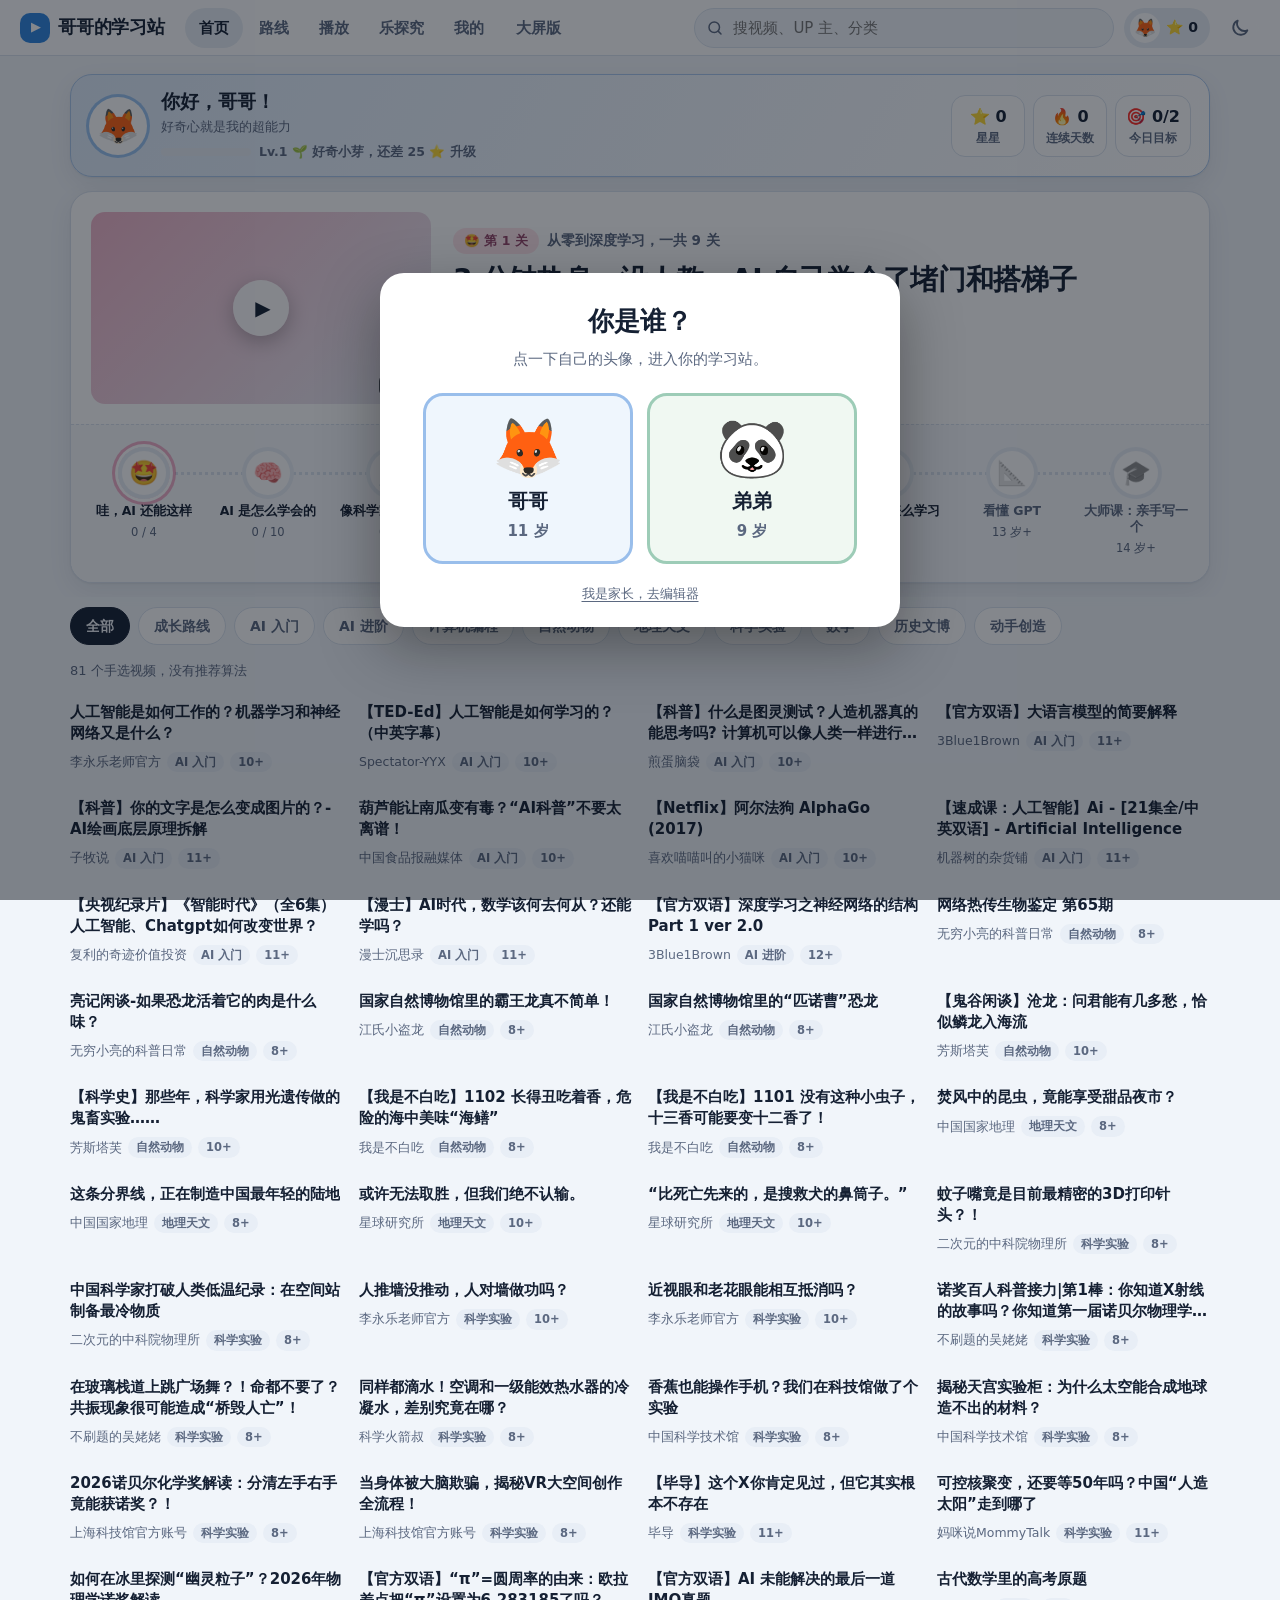
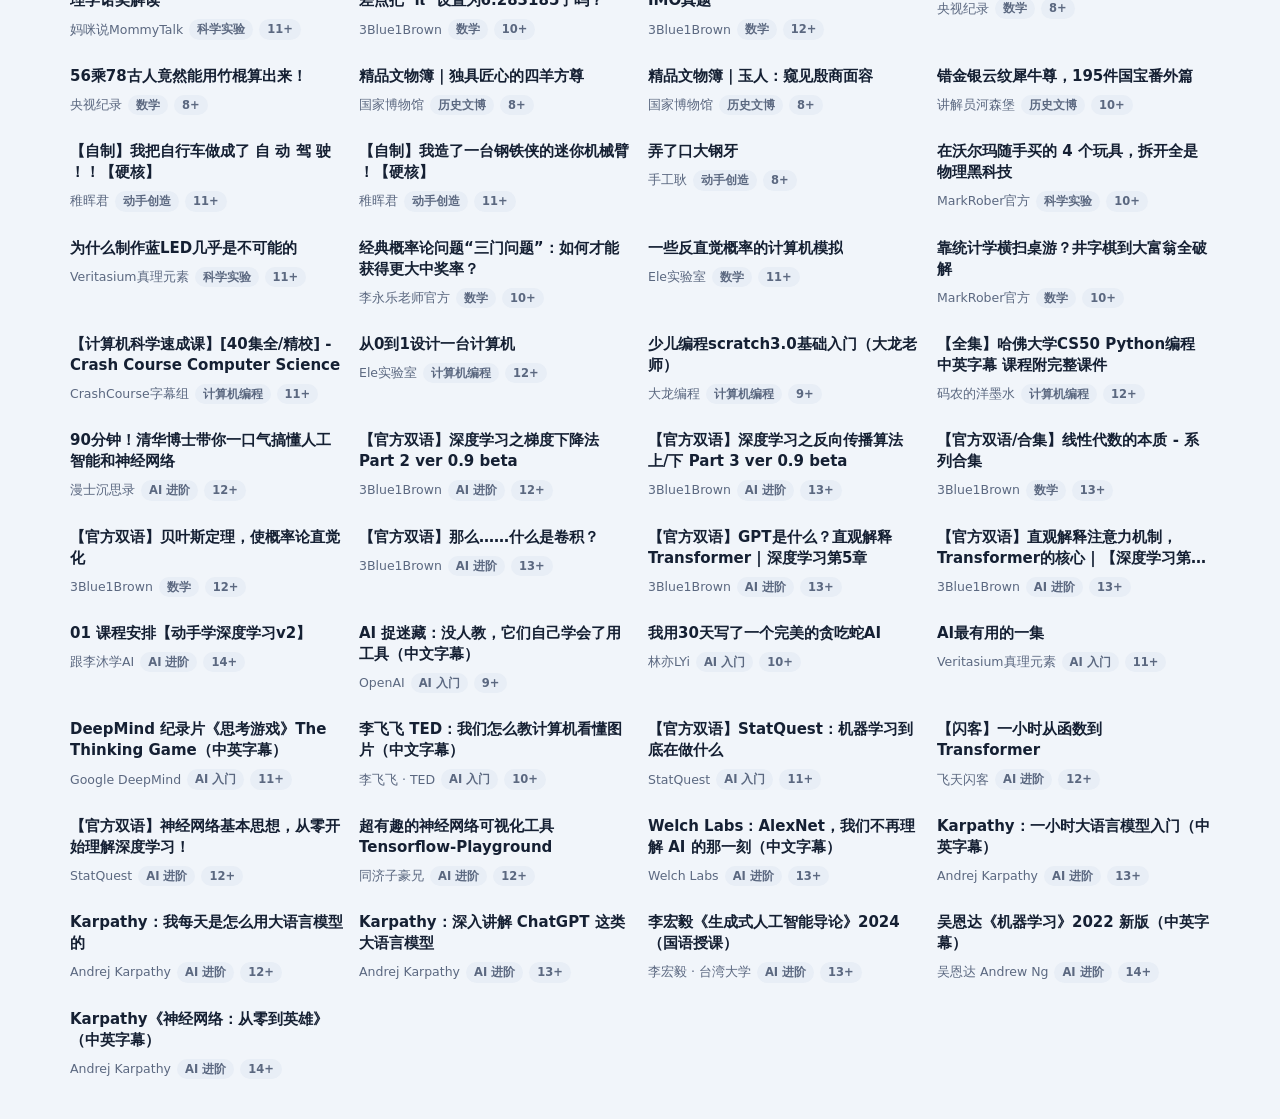
==== index.html @ a1e45f6a "Deploy customerized static site" ====
<!doctype html>
<html lang="zh-CN">
<head>
<meta charset="utf-8">
<meta name="viewport" content="width=device-width,initial-scale=1,viewport-fit=cover">
<meta name="theme-color" content="#f1f5fa">
<meta name="description" content="BiliPicks 乐学版 — 家长手选的 B 站视频，每个孩子一个档案：可自己改的闯关路线、星星徽章、看完后的乐探究，无推荐算法。">
<title>乐学成长站 · BiliPicks 乐学版</title>
<script>try{if(localStorage.getItem('bilipicks-theme')==='dark')document.documentElement.classList.add('dark')}catch(e){}</script>
<style>
*{box-sizing:border-box}
:root{
  color-scheme:light;
  --bg:#f1f5fa; --surface:#fff; --soft:#e8eef6; --line:#d9e2ee;
  --ink:#152033; --muted:#5b6880;
  --accent:#0a76bd; --on-accent:#fff; --sun:#ffc531; --ok:#0f9457; --warn:#9a5b00;
  --shadow:0 1px 2px rgba(21,32,51,.06),0 8px 24px rgba(21,32,51,.07);
  --r:16px; --top-h:56px; --tabs-h:0px; --h:var(--accent);
  --font:ui-rounded,"SF Pro Rounded","PingFang SC","HarmonyOS Sans SC","MiSans","Hiragino Sans GB","Microsoft YaHei","Noto Sans SC",system-ui,sans-serif;
}
:root.dark{
  color-scheme:dark;
  --bg:#0e131b; --surface:#171f2b; --soft:#212b3a; --line:#2c3849;
  --ink:#eef3f9; --muted:#9aa7ba;
  --accent:#4eb5ef; --on-accent:#06243a; --ok:#35c986; --warn:#f0b24a;
  --shadow:0 1px 2px rgba(0,0,0,.4),0 8px 24px rgba(0,0,0,.35);
}
html{-webkit-text-size-adjust:100%}
body{
  margin:0; background:var(--bg); color:var(--ink);
  font:15px/1.6 var(--font); -webkit-tap-highlight-color:transparent;
}
a{color:inherit;text-decoration:none}
button,input{font:inherit;color:inherit}
button{cursor:pointer;border:0;background:none;padding:0;text-align:inherit}
h1,h2,h3,p{margin:0}
[hidden]{display:none!important}
:focus-visible{outline:3px solid color-mix(in oklab,var(--accent) 60%,transparent);outline-offset:2px;border-radius:8px}
svg.ic{width:22px;height:22px;fill:none;stroke:currentColor;stroke-width:2;stroke-linecap:round;stroke-linejoin:round;flex:none}

/* ---------- 按钮、标签 ---------- */
.btn{
  display:inline-flex;align-items:center;justify-content:center;gap:6px;
  min-height:44px;padding:0 18px;border-radius:999px;font-weight:700;white-space:nowrap;
  background:var(--soft);color:var(--ink);
}
.btn:hover{background:color-mix(in oklab,var(--soft) 80%,var(--ink) 8%)}
.btn.primary{background:var(--accent);color:var(--on-accent)}
.btn.primary:hover{background:color-mix(in oklab,var(--accent) 88%,var(--ink))}
.btn.sm{min-height:36px;padding:0 14px;font-size:14px}
.icon-btn{width:40px;height:40px;border-radius:50%;display:grid;place-items:center;flex:none;color:var(--muted)}
.icon-btn:hover{background:var(--soft);color:var(--ink)}
.tag{display:inline-flex;align-items:center;padding:3px 10px;border-radius:999px;background:var(--soft);color:var(--muted);font-size:12.5px;font-weight:600;white-space:nowrap}
.tag.warn{background:color-mix(in oklab,var(--sun) 28%,var(--surface));color:var(--warn)}
.stage-pill{
  display:inline-flex;align-items:center;gap:5px;padding:3px 11px;border-radius:999px;font-size:12.5px;font-weight:800;white-space:nowrap;
  background:color-mix(in oklab,var(--h) 16%,var(--surface));color:color-mix(in oklab,var(--h) 62%,var(--ink));
}

/* ---------- 顶栏（往下滚时收起，往回滚时出现） ---------- */
.top{
  position:sticky;top:0;z-index:40;height:var(--top-h);
  display:flex;align-items:center;gap:10px;padding:0 20px;
  background:color-mix(in oklab,var(--surface) 90%,transparent);backdrop-filter:blur(14px);-webkit-backdrop-filter:blur(14px);
  border-bottom:1px solid var(--line);transition:transform .25s ease;
}
body.bars-hidden .top{transform:translateY(-100%)}
.logo{display:flex;align-items:center;gap:8px;font-weight:800;font-size:18px;letter-spacing:-.2px}
.mark{width:30px;height:30px;border-radius:10px;display:grid;place-items:center;background:var(--accent);color:var(--on-accent);font-size:13px;padding-left:2px}
.nav{display:flex;gap:2px;margin-left:10px}
.nav button{display:flex;align-items:center;gap:6px;padding:8px 14px;border-radius:999px;color:var(--muted);font-weight:700}
.nav button svg{display:none}
.nav button:hover{color:var(--ink)}
.nav button.on{background:var(--soft);color:var(--ink)}
.nav-tv{display:flex;align-items:center;padding:8px 14px;border-radius:999px;color:var(--muted);font-weight:700;margin-left:2px}
.nav-tv:hover{color:var(--ink)}
.search{flex:1;max-width:420px;margin-left:auto;position:relative;display:flex;align-items:center}
.search svg{position:absolute;left:12px;width:18px;height:18px;color:var(--muted);pointer-events:none}
.search input{width:100%;height:40px;border-radius:999px;border:1px solid var(--line);background:var(--bg);padding:0 14px 0 38px;outline:none;min-width:0}
.search input:focus{border-color:var(--accent);background:var(--surface)}

/* 手机底部标签栏 */
.tabs{
  display:none;position:fixed;left:0;right:0;bottom:0;z-index:40;
  grid-template-columns:repeat(5,1fr);
  padding-bottom:env(safe-area-inset-bottom);
  background:color-mix(in oklab,var(--surface) 94%,transparent);backdrop-filter:blur(14px);-webkit-backdrop-filter:blur(14px);
  border-top:1px solid var(--line);transition:transform .25s ease;
}
body.bars-hidden .tabs{transform:translateY(100%)}
.tabs button{height:56px;display:grid;place-items:center;align-content:center;gap:1px;color:var(--muted);font-size:11px;font-weight:700}
.tabs button.on{color:var(--accent)}

main{max-width:1180px;margin:0 auto;padding:18px 20px calc(var(--tabs-h) + env(safe-area-inset-bottom) + 40px)}

/* ---------- 首页：接着看 + 闯关地图 ---------- */
.hero{background:var(--surface);border:1px solid var(--line);border-radius:22px;box-shadow:var(--shadow);overflow:hidden}
.hero-main{display:grid;grid-template-columns:minmax(0,340px) minmax(0,1fr);gap:22px;padding:20px;align-items:center}
.hero-cover{position:relative;display:block;width:100%;aspect-ratio:16/9;border-radius:14px;overflow:hidden;background:linear-gradient(135deg,color-mix(in oklab,var(--h) 40%,var(--soft)),var(--soft))}
.hero-cover img,.thumb img,.poster img,.mini img{position:absolute;inset:0;width:100%;height:100%;object-fit:cover;display:block}
.playdot{position:absolute;left:50%;top:50%;translate:-50% -50%;width:56px;height:56px;border-radius:50%;display:grid;place-items:center;background:rgba(255,255,255,.94);color:#152033;font-size:20px;padding-left:4px;box-shadow:0 6px 20px rgba(0,0,0,.25)}
.dur{position:absolute;right:8px;bottom:8px;background:rgba(10,16,26,.72);color:#fff;font-size:12px;font-weight:600;padding:1px 7px;border-radius:6px;font-variant-numeric:tabular-nums}
.hero-kicker{display:flex;flex-wrap:wrap;align-items:center;gap:8px;color:var(--muted);font-size:13.5px;font-weight:600;margin-bottom:8px}
.hero h1{font-size:clamp(20px,2.4vw,28px);line-height:1.3;font-weight:800;letter-spacing:-.3px}
.hero-sub{color:var(--muted);margin-top:6px;display:-webkit-box;-webkit-line-clamp:2;-webkit-box-orient:vertical;overflow:hidden}
.hero-actions{display:flex;flex-wrap:wrap;gap:10px;margin-top:16px}
.trail{display:flex;gap:6px;padding:14px 14px 16px;overflow-x:auto;scrollbar-width:none;border-top:1px dashed var(--line);background:color-mix(in oklab,var(--bg) 55%,var(--surface))}
.trail::-webkit-scrollbar,.chips::-webkit-scrollbar{display:none}
.node{flex:1 0 104px;display:grid;justify-items:center;align-content:start;gap:4px;padding:8px 4px;border-radius:14px;position:relative;text-align:center}
.node:hover{background:var(--surface)}
.node::before{content:"";position:absolute;top:33px;left:-50%;width:100%;border-top:3px dotted var(--line);z-index:0}
.node:first-child::before{display:none}
.ring{
  --p:0;position:relative;z-index:1;width:52px;height:52px;border-radius:50%;display:grid;place-items:center;flex:none;
  background:conic-gradient(var(--h) calc(var(--p) * 1%),var(--soft) 0);
}
.ring::before{content:"";position:absolute;inset:4px;border-radius:50%;background:var(--surface)}
.ring span{position:relative;font-size:24px;line-height:1}
.node.done .ring::after{content:"★";position:absolute;right:-5px;top:-6px;width:22px;height:22px;border-radius:50%;display:grid;place-items:center;background:var(--sun);color:#5a3d00;font-size:13px;box-shadow:0 0 0 2px var(--surface)}
.node.now .ring{box-shadow:0 0 0 3px var(--surface),0 0 0 6px color-mix(in oklab,var(--h) 45%,transparent)}
.node-name{font-size:12.5px;font-weight:700;line-height:1.3;display:-webkit-box;-webkit-line-clamp:2;-webkit-box-orient:vertical;overflow:hidden}
.node-count{font-size:11.5px;color:var(--muted);font-variant-numeric:tabular-nums}
.node.later .ring span{filter:grayscale(1);opacity:.6}
.node.later .node-name{color:var(--muted)}

/* 分类条：一行横滑，跟着顶栏一起收起 */
.chips{
  position:sticky;top:var(--top-h);z-index:30;display:flex;gap:8px;overflow-x:auto;scrollbar-width:none;
  margin:14px -20px 0;padding:10px 20px;transition:transform .25s ease;
  background:color-mix(in oklab,var(--bg) 88%,transparent);backdrop-filter:blur(12px);-webkit-backdrop-filter:blur(12px);
}
body.bars-hidden .chips{transform:translateY(calc(-100% - var(--top-h)))}
.chip{flex:none;padding:7px 15px;border-radius:999px;background:var(--surface);border:1px solid var(--line);font-weight:700;color:var(--muted);font-size:14px}
.chip.on{background:var(--ink);border-color:var(--ink);color:var(--bg)}
.result{color:var(--muted);font-size:13px;margin:6px 0 12px}
.grid{display:grid;grid-template-columns:repeat(auto-fill,minmax(230px,1fr));gap:18px 16px}
.card{display:flex;flex-direction:column;gap:8px;min-width:0}
.thumb{position:relative;display:block;aspect-ratio:16/9;border-radius:12px;overflow:hidden;background:linear-gradient(135deg,color-mix(in oklab,var(--accent) 30%,var(--soft)),var(--soft));box-shadow:0 1px 2px rgba(21,32,51,.08)}
.thumb img{transition:scale .25s ease}
.card:hover .thumb img{scale:1.04}
.seen{position:absolute;left:8px;top:8px;background:var(--ok);color:#fff;font-size:12px;font-weight:700;padding:1px 8px;border-radius:999px}
.card-t{font-weight:700;line-height:1.4;display:-webkit-box;-webkit-line-clamp:2;-webkit-box-orient:vertical;overflow:hidden}
.card-s{display:flex;align-items:center;gap:6px;color:var(--muted);font-size:12.5px;min-width:0}
.card-s .who{overflow:hidden;text-overflow:ellipsis;white-space:nowrap;min-width:0;margin-right:auto}
.card-s .tag,.card-s .stage-pill{font-size:11.5px;padding:1px 8px}
.empty{padding:48px 8px;color:var(--muted);text-align:center;grid-column:1/-1}

/* ---------- 路线页 ---------- */
.page{max-width:820px;margin:0 auto}
.page h1{font-size:clamp(26px,4vw,34px);font-weight:800;letter-spacing:-.5px;line-height:1.2;margin:6px 0 10px}
.lead{color:var(--muted);line-height:1.8}
.lead a,.gaps a,.prose a{color:var(--accent);text-decoration:underline;text-underline-offset:3px}
.path-progress{display:flex;align-items:center;gap:14px;flex-wrap:wrap;margin:18px 0 12px;padding:14px 16px;background:var(--surface);border:1px solid var(--line);border-radius:var(--r)}
.bar{flex:1;min-width:140px;height:10px;border-radius:999px;background:var(--soft);overflow:hidden}
.bar i{display:block;height:100%;border-radius:999px;background:linear-gradient(90deg,var(--accent),var(--ok))}
.count{color:var(--muted);font-size:13.5px;font-weight:600;font-variant-numeric:tabular-nums;white-space:nowrap}
details.parents{margin:0 0 8px;color:var(--muted)}
details.parents summary,details.more summary{cursor:pointer;font-weight:700;padding:8px 0;color:var(--ink)}
details.parents ul{margin:4px 0 8px;padding-left:1.3em;line-height:1.85}
.divider{margin:38px 0 0;padding:14px 16px;border-radius:var(--r);background:var(--soft);color:var(--muted)}
.divider b{color:var(--ink)}
.pstage{margin-top:30px;scroll-margin-top:calc(var(--top-h) + 14px)}
.pstage-head{display:flex;align-items:center;gap:14px}
.pstage-head .ring{width:58px;height:58px}
.pstage-head .ring span{font-size:27px}
.pstage-no{display:flex;flex-wrap:wrap;align-items:center;gap:8px;font-size:13px;font-weight:800;color:color-mix(in oklab,var(--h) 62%,var(--ink))}
.pstage-no .age{color:var(--muted);font-weight:600}
.pstage h2{font-size:21px;font-weight:800;line-height:1.3}
.pstage-head .count{margin-left:auto}
.goal{color:var(--muted);margin:10px 0 12px;line-height:1.75}
.steps{list-style:none;margin:0;padding:0;display:grid;gap:8px}
.step{
  width:100%;display:grid;grid-template-columns:30px 124px minmax(0,1fr);gap:12px;align-items:center;
  padding:8px 12px 8px 8px;border-radius:14px;background:var(--surface);border:1px solid var(--line);
}
.step:hover{border-color:color-mix(in oklab,var(--h) 55%,var(--line))}
.step .n{width:26px;height:26px;border-radius:50%;display:grid;place-items:center;justify-self:center;font-size:13px;font-weight:800;background:var(--soft);color:var(--muted);font-variant-numeric:tabular-nums}
.step.is-done .n{background:var(--ok);color:#fff}
.mini{position:relative;display:block;aspect-ratio:16/9;border-radius:9px;overflow:hidden;background:var(--soft)}
.step .t{display:block;font-weight:700;line-height:1.45}
.step .s{display:block;color:var(--muted);font-size:12.5px;margin-top:2px;line-height:1.5;overflow:hidden;text-overflow:ellipsis;white-space:nowrap}
.mission{margin-top:10px;padding:14px 16px;border-radius:14px;border:2px dashed color-mix(in oklab,var(--h) 45%,var(--line));background:color-mix(in oklab,var(--h) 6%,var(--surface))}
.mission b{display:block;font-weight:800;color:color-mix(in oklab,var(--h) 62%,var(--ink));margin-bottom:2px}
.mission-row{display:flex;flex-wrap:wrap;align-items:center;gap:10px 14px;margin-top:10px}
.mission label{display:inline-flex;align-items:center;gap:8px;font-weight:700;cursor:pointer;min-height:36px}
.mission input{width:20px;height:20px;accent-color:var(--ok)}
details.more{margin-top:4px}
.fine{color:var(--muted);font-size:12.5px;margin-top:26px;line-height:1.7}

/* ---------- 频道榜 ---------- */
.wide{max-width:1000px}
.legend{display:flex;flex-wrap:wrap;gap:8px;margin:14px 0 4px}
.kid{display:inline-block;padding:2px 10px;border-radius:999px;font-size:12.5px;font-weight:700;white-space:nowrap}
.kid.go{background:color-mix(in oklab,var(--ok) 16%,var(--surface));color:var(--ok)}
.kid.interest{background:color-mix(in oklab,var(--accent) 15%,var(--surface));color:var(--accent)}
.kid.pick{background:color-mix(in oklab,var(--sun) 28%,var(--surface));color:var(--warn)}
.kid.later,.kid.unknown{background:var(--soft);color:var(--muted)}
.filters{display:flex;flex-wrap:wrap;gap:8px;margin:12px 0 0}
.tier{margin-top:26px}
.tier-head{display:flex;align-items:center;gap:10px;flex-wrap:wrap;margin-bottom:10px}
.tier-badge{width:36px;height:36px;border-radius:11px;display:grid;place-items:center;font-weight:900;font-size:18px;color:#fff;flex:none}
.tier-badge.S{background:#f0506e}.tier-badge.A{background:#f28a2e}.tier-badge.B{background:#e5b100;color:#3a2c00}
.tier-badge.C{background:#27ae74}.tier-badge.D{background:#3d8fe6}.tier-badge.O{background:#8a63d2}
.tier-head h2{font-size:18px;font-weight:800}
.tsub{color:var(--muted);font-size:13px}
.rows{display:grid;grid-template-columns:repeat(auto-fill,minmax(290px,1fr));gap:10px}
.row{background:var(--surface);border:1px solid var(--line);border-radius:14px;padding:12px 14px;display:flex;flex-direction:column;gap:4px}
.row .top-line{display:flex;align-items:center;gap:8px;flex-wrap:wrap}
.row .name{font-weight:800;font-size:15.5px}
.row .name:hover{color:var(--accent)}
.row .what{line-height:1.6}
.row .s{color:var(--muted);font-size:12.5px}
.row .s a{color:var(--accent);font-weight:700}
.row .note{color:var(--warn);font-size:12.5px}
.gaps{color:var(--muted);line-height:1.85;padding-left:1.3em;margin:8px 0}
.page h2.sec{font-size:19px;font-weight:800;margin:30px 0 8px}

/* ---------- 关于 ---------- */
.prose p,.prose li{color:var(--muted);line-height:1.85}
.prose p{margin:0 0 10px}
.prose strong{color:var(--ink);font-weight:700}
.prose ul{padding-left:1.3em;margin:0 0 10px}
.kpis{display:grid;grid-template-columns:repeat(3,1fr);gap:10px;margin:18px 0}
.kpi{background:var(--surface);border:1px solid var(--line);border-radius:14px;padding:14px}
.kpi b{display:block;font-size:26px;font-weight:800;line-height:1.2;font-variant-numeric:tabular-nums;color:var(--ink)}
.kpi span{color:var(--muted);font-size:12.5px}
kbd{font:inherit;font-weight:700;font-size:12.5px;padding:1px 7px;border-radius:6px;background:var(--soft);color:var(--ink)}

/* ---------- 播放页：一屏一条，上滑下一条 ---------- */
.watch{position:fixed;left:0;right:0;top:var(--top-h);bottom:calc(var(--tabs-h) + env(safe-area-inset-bottom));z-index:20;display:flex;flex-direction:column;background:var(--bg)}
.feed-top{flex:none;height:48px;display:flex;align-items:center;gap:8px;padding:0 20px 0 12px;max-width:1280px;width:100%;margin:0 auto}
.feed-ctx{flex:1;min-width:0;display:flex;align-items:baseline;gap:10px}
.feed-ctx b{font-weight:800;white-space:nowrap;overflow:hidden;text-overflow:ellipsis}
.feed-ctx span{color:var(--muted);font-size:13px;font-weight:600;font-variant-numeric:tabular-nums;white-space:nowrap}
.feed{flex:1;min-height:0;overflow-y:auto;scroll-snap-type:y mandatory;overscroll-behavior:contain;scrollbar-width:none}
.feed::-webkit-scrollbar{display:none}
.slide{height:100%;scroll-snap-align:start;scroll-snap-stop:always;display:grid;grid-template-columns:minmax(0,1fr) 380px;gap:24px;padding:6px 24px 20px;max-width:1280px;margin:0 auto;align-items:start}
.player{position:relative;aspect-ratio:16/9;width:min(100%,calc((100dvh - var(--top-h) - 78px) * 16 / 9));justify-self:center;border-radius:18px;overflow:hidden;background:#0b1018;box-shadow:var(--shadow)}
.player iframe{position:absolute;inset:0;width:100%;height:100%;border:0;background:#000}
.poster{position:absolute;inset:0;width:100%;height:100%;display:block}
.poster img{opacity:.92}
.poster .playdot{width:76px;height:76px;font-size:28px;transition:scale .15s ease}
.poster:hover .playdot{scale:1.07}
.poster .dur{right:12px;bottom:12px;font-size:13px}
.info{height:100%;min-height:0;display:flex;flex-direction:column;background:var(--surface);border:1px solid var(--line);border-radius:18px;overflow:hidden}
.info-scroll{flex:1;min-height:0;overflow-y:auto;padding:18px 18px 8px}
.badges{display:flex;flex-wrap:wrap;gap:6px;margin-bottom:10px}
.slide h2{font-size:19px;font-weight:800;line-height:1.4;letter-spacing:-.1px}
.by{color:var(--muted);font-size:13px;margin-top:6px}
.by a{color:var(--ink);font-weight:700}
.by a:hover{color:var(--accent)}
.why{margin-top:14px;padding:12px 14px;border-radius:14px;background:color-mix(in oklab,var(--h) 8%,var(--bg))}
.why b{display:block;font-weight:800;line-height:1.5}
.why p{color:var(--muted);line-height:1.7}
.why b + p{margin-top:4px}
.caution{margin-top:10px;font-size:13px;line-height:1.65;color:var(--warn)}
.caution b{font-weight:800}
.actions{flex:none;display:flex;gap:8px;padding:10px 18px 12px}
.actions .done-btn{flex:1}
.done-btn.on{background:var(--ok);color:#fff}
.done-btn.pop{animation:pop .45s ease}
.auto-btn{gap:6px}
.auto-btn::before{content:'';width:8px;height:8px;border-radius:50%;background:var(--muted);opacity:.45}
.auto-btn[aria-pressed="true"]::before{background:var(--ok);opacity:1}
@keyframes pop{0%{scale:1}40%{scale:1.08}100%{scale:1}}
.next-hint{flex:none;width:100%;display:flex;align-items:center;gap:8px;padding:10px 18px;border-top:1px solid var(--line);color:var(--muted);font-size:13px}
.next-hint:hover{color:var(--ink);background:var(--bg)}
.next-hint .lbl{font-weight:800;white-space:nowrap;color:var(--ink)}
.next-hint .nt{overflow:hidden;text-overflow:ellipsis;white-space:nowrap;min-width:0}
.next-hint .arrow{font-weight:800}
.touch{display:none}

/* 播放列表：手机从底部升起，电脑从右边滑出 */
.sheet{position:fixed;inset:0;z-index:70}
.sheet-bg{position:absolute;inset:0;background:rgba(10,16,26,.42)}
.sheet-panel{position:absolute;top:0;right:0;bottom:0;width:min(420px,100%);background:var(--surface);display:flex;flex-direction:column;box-shadow:-12px 0 40px rgba(10,16,26,.2);animation:slide-in .22s ease}
@keyframes slide-in{from{translate:40px 0;opacity:0}}
@keyframes rise{from{translate:0 60px;opacity:0}}
.sheet-head{flex:none;display:flex;align-items:center;gap:10px;padding:12px 10px 10px 18px;border-bottom:1px solid var(--line)}
.sheet-head b{font-weight:800;font-size:16px}
.sheet-head span{color:var(--muted);font-size:13px;flex:1}
.sheet-list{flex:1;overflow-y:auto;padding:8px 10px calc(16px + env(safe-area-inset-bottom));overscroll-behavior:contain}
.sheet-stage{display:flex;align-items:center;gap:8px;padding:14px 8px 6px;font-size:13px;font-weight:800;color:color-mix(in oklab,var(--h) 62%,var(--ink))}
.q{width:100%;display:grid;grid-template-columns:24px 84px minmax(0,1fr);gap:10px;align-items:center;padding:6px 8px;border-radius:12px}
.q:hover{background:var(--bg)}
.q.on{background:color-mix(in oklab,var(--accent) 12%,var(--surface))}
.q .n{font-size:12.5px;font-weight:800;color:var(--muted);text-align:center;font-variant-numeric:tabular-nums}
.q.is-done .n{color:var(--ok)}
.q .t{display:-webkit-box;-webkit-line-clamp:2;-webkit-box-orient:vertical;overflow:hidden;font-weight:700;font-size:13.5px;line-height:1.4}
.q .s{display:block;color:var(--muted);font-size:12px;white-space:nowrap;overflow:hidden;text-overflow:ellipsis}

/* 大屏模式 */
.tv-bar{display:none}
body.tv .top,body.tv .tabs,body.tv .feed-top{display:none}
body.tv .watch{inset:0;background:#000;z-index:50}
body.tv .slide.active .player{position:fixed;left:0;top:0;width:100vw;height:calc(100dvh - 60px);aspect-ratio:auto;border-radius:0;z-index:60;box-shadow:none}
body.tv .tv-bar{position:fixed;left:0;right:0;bottom:0;height:60px;z-index:61;display:flex;align-items:center;gap:10px;padding:0 16px;background:#0b1018;color:#fff}
.tv-bar h2{flex:1;min-width:0;font-size:16px;font-weight:700;white-space:nowrap;overflow:hidden;text-overflow:ellipsis}
.tv-bar .hint{color:#9aa7ba;font-size:12.5px;white-space:nowrap}
.tv-bar .btn{background:#212b3a;color:#fff}

.toast{position:fixed;left:50%;bottom:calc(var(--tabs-h) + env(safe-area-inset-bottom) + 18px);translate:-50% 20px;z-index:80;max-width:min(92vw,460px);padding:11px 18px;border-radius:22px;background:var(--ink);color:var(--bg);font-weight:700;font-size:14px;text-align:center;opacity:0;pointer-events:none;transition:opacity .2s ease,translate .2s ease}
.toast.show{opacity:1;translate:-50% 0}

/* ---------- 手机 ---------- */
@media(max-width:760px){
  :root{--top-h:52px;--tabs-h:56px}
  .top{padding:0 12px;gap:8px}
  .nav{display:none}
  .tabs{display:grid}
  .search{max-width:none}
  main{padding:12px 14px calc(var(--tabs-h) + env(safe-area-inset-bottom) + 28px)}
  .hero{border-radius:18px}
  .hero-main{grid-template-columns:1fr;gap:14px;padding:14px}
  .hero-actions .btn{flex:1}
  .node{flex-basis:86px}
  .chips{margin:10px -14px 0;padding:8px 14px}
  .grid{grid-template-columns:repeat(2,minmax(0,1fr));gap:16px 10px}
  .card-t{font-size:14px}
  .card-s .tag:last-child{display:none}
  .step{grid-template-columns:26px 96px minmax(0,1fr);gap:10px;padding:8px 10px 8px 6px}
  .pstage-head .ring{width:50px;height:50px}
  .pstage h2{font-size:19px}
  .kpis{gap:8px}.kpi{padding:12px}.kpi b{font-size:20px}
  /* 播放页占满屏幕，只留底部标签栏 */
  body.watching .top{display:none}
  .watch{top:0}
  .feed-top{height:46px;padding:0 10px 0 6px}
  .wide-only{display:none!important}
  .touch{display:inline}
  .slide{display:flex;flex-direction:column;gap:0;padding:0;align-items:stretch}
  .player{flex:none;width:100%;border-radius:0;box-shadow:none}
  .info{flex:1;height:auto;border:0;border-radius:0;background:var(--bg)}
  .info-scroll{padding:14px 16px 6px}
  .slide h2{font-size:18px;display:-webkit-box;-webkit-line-clamp:2;-webkit-box-orient:vertical;overflow:hidden}
  .badges{flex-wrap:nowrap;overflow-x:auto;scrollbar-width:none;margin:0 -16px 8px;padding:0 16px}
  .badges::-webkit-scrollbar{display:none}
  .badges > *{flex:none}
  .by{white-space:nowrap;overflow:hidden;text-overflow:ellipsis}
  .why{margin-top:10px}
  body.watching .toast{bottom:calc(var(--tabs-h) + env(safe-area-inset-bottom) + 124px)}
  .why{background:var(--surface)}
  .actions{padding:8px 16px 10px}
  .next-hint{padding:9px 16px;justify-content:center;border-top:0;background:var(--surface)}
  .next-hint .lbl{color:var(--muted)}
  .sheet-panel{top:auto;left:0;width:100%;max-height:78dvh;border-radius:20px 20px 0 0;box-shadow:0 -12px 40px rgba(10,16,26,.25);animation-name:rise}
  .tv-bar .hint{display:none}
}
@media(max-width:380px){.logo-t{display:none}}
/* 手机横屏：左右分栏，把高度让给视频 */
@media(max-height:520px) and (orientation:landscape){
  body.watching .top{display:none}
  .watch{top:0}
  .feed-top{height:40px}
  .slide{display:grid;grid-template-columns:minmax(0,1.5fr) minmax(0,1fr);gap:12px;padding:0 12px 8px;align-items:start}
  .player{width:min(100%,calc((100dvh - 56px - var(--tabs-h)) * 16 / 9));border-radius:12px}
  .info{height:100%;border:1px solid var(--line);border-radius:12px;background:var(--surface)}
}
@media(prefers-reduced-motion:reduce){*{transition:none!important;animation:none!important;scroll-behavior:auto!important}}

/* ---------- 老浏览器兜底 ----------
   电视、投影仪、老平板自带的浏览器内核常常停在几年前（比如极米投影仪是 Chrome 66），
   不认识的写法整条作废：没有 aspect-ratio 视频框高度变成 0，没有 inset 播放器不铺满。
   新浏览器不会进这些 @supports 块，看到的还是上面的样式。 */
@supports not (aspect-ratio:1/1){
  .hero-cover,.thumb,.mini{height:0;padding-top:56.25%}
  .player{width:100%;height:0;padding-top:56.25%}
  body.tv .slide.active .player{height:calc(100vh - 60px);padding-top:0}
  .hero-cover img,.thumb img,.poster img,.mini img,.player iframe,.poster,.sheet,.sheet-bg,body.tv .watch{top:0;right:0;bottom:0;left:0}
  .ring::before{top:4px;right:4px;bottom:4px;left:4px}
  .hero h1{font-size:26px}
  .page h1{font-size:32px}
  .sheet-panel{width:420px;max-width:100%}
  .toast{max-width:460px}
}
@supports not (bottom:env(safe-area-inset-bottom)){
  .watch{bottom:var(--tabs-h)}
  .toast{bottom:calc(var(--tabs-h) + 18px)}
}
@supports not (translate:0){
  .playdot{transform:translate(-50%,-50%)}
  .toast{transform:translate(-50%,20px)}
  .toast.show{transform:translate(-50%,0)}
}
@supports not (height:1dvh){
  body.tv .slide.active .player{height:calc(100vh - 60px)}
  @media(max-width:760px){.sheet-panel{max-height:78vh}}
}
@supports not (color:color-mix(in srgb,red,red)){
  .stage-pill{background:var(--soft);color:var(--h)}
  .top,.tabs{background:var(--surface)}
  .chips{background:var(--bg)}
  .trail{background:var(--bg)}
  .hero-cover,.thumb{background:var(--soft)}
  .tag.warn,.kid.pick{background:#fff1c7}
  .kid.go{background:#dcf3e8}
  .kid.interest,.q.on{background:#dcecf8}
  :root.dark .tag.warn,:root.dark .kid.pick{background:#3a3220}
  :root.dark .kid.go{background:#1c3a30}
  :root.dark .kid.interest,:root.dark .q.on{background:#1d3448}
  .pstage-no,.mission b,.sheet-stage{color:var(--h)}
  .mission{border-color:var(--line);background:var(--surface)}
  .why{background:var(--bg)}
}
</style>
<link rel="stylesheet" href="kids.css">
</head>
<body>
<header class="top" id="top">
  <a class="logo" href="./" id="logo" aria-label="BiliPicks 首页"><span class="mark">▶</span><span class="logo-t">BiliPicks</span></a>
  <nav class="nav" id="nav" aria-label="主导航"></nav>
  <label class="search">
    <svg class="ic" viewBox="0 0 24 24" aria-hidden="true"><circle cx="11" cy="11" r="7"/><path d="m20 20-3.5-3.5"/></svg>
    <input id="search" type="search" placeholder="搜视频、UP 主、分类" aria-label="搜索" enterkeyhint="search">
  </label>
  <button type="button" class="profile-btn" id="btn-profile" aria-haspopup="true" aria-expanded="false"></button>
  <button type="button" class="icon-btn" id="btn-theme"></button>
</header>
<div class="pmenu" id="pmenu" hidden></div>

<main>
  <section id="view-home">
    <div id="kidbar"></div>
    <div class="hero" id="hero"></div>
    <div class="chips" id="chips" role="tablist" aria-label="分类"></div>
    <p class="result" id="result"></p>
    <div class="grid" id="grid"></div>
  </section>

  <section id="view-path" hidden><div class="page" id="path-root"></div></section>

  <section id="view-tiers" hidden><div class="page wide" id="tiers-root"></div></section>

  <section id="view-explore" hidden><div class="page wide" id="explore-root"></div></section>

  <section id="view-me" hidden><div class="page wide" id="me-root"></div></section>

  <section id="view-about" hidden>
    <div class="page prose">
      <h1>关于这个学习站</h1>
      <p>这是开源项目 <a href="https://github.com/limin112/bilipicks" target="_blank" rel="noopener noreferrer">BiliPicks</a>（MIT 协议）的「乐学版」：保留<strong>家长手选、没有推荐算法</strong>的 B 站视频清单，再加上<strong>每个孩子自己的档案</strong>、可以自己改的学习内容、星星和徽章，以及看完之后的<strong>乐探究</strong>。目标不是「无限刷」，而是<strong>点开就看、看完就想、想完就做</strong>。</p>
      <div class="kpis" id="about-kpis"></div>
      <h2 class="sec">怎么用</h2>
      <ul>
        <li><strong>我的档案</strong>：右上角的头像可以换人。每个孩子的进度、星星、探究记录、路线和视频清单都是分开的，互不影响。</li>
        <li><strong>路线</strong>：闯关式学习路线，每一关有几条视频和一个动手任务。路线、视频、动手任务都可以在编辑器里改成自己的。</li>
        <li><strong>看完了</strong>：看完一条点「✓ 看完了」，得星星，路线记进度。同一条视频的星星只发一次。</li>
        <li><strong>乐探究</strong>：看完后点「🔬 乐探究」——想一想、动手做、讲给家人听、给自己打分。也可以去乐探究页挑一个自由课题，不用先看视频。</li>
        <li><strong>星星、等级、徽章</strong>：学习、做任务、探究都能得星星，升级、解锁徽章，还能在「我的成长」里兑换自己和家长商量好的心愿。</li>
        <li><strong>去 B 站看高清</strong>：B 站限制站外播放器最高 480P，点「去 B 站看高清」到 B 站播放，登录后可看 1080P。</li>
        <li><strong>深色模式</strong>：右上角的月亮。</li>
      </ul>
      <h2 class="sec">不同设备上</h2>
      <ul>
        <li><strong>电脑</strong>：用滚轮，或者按 <kbd>J</kbd> <kbd>K</kbd> 切换上一条下一条。快捷键：<kbd>A</kbd> 开关自动播放，<kbd>L</kbd> 播放列表，<kbd>H</kbd> 去 B 站看高清，<kbd>D</kbd> 深色模式，<kbd>T</kbd> 大屏模式。</li>
        <li><strong>手机、平板</strong>：往上滑是下一条，往下滑是上一条。B 站在手机和平板上的播放器不会自己开播，要点一下画面才开始。</li>
        <li><strong>换设备</strong>：所有数据只存在这台设备的浏览器里，换设备不同步，清除浏览数据会丢。在编辑器的「备份」页可以导出一个文件，到另一台设备导入。</li>
      </ul>
      <h2 class="sec">关于搬运的视频</h2>
      <p>卡帕西（Andrej Karpathy）、李宏毅、吴恩达、李飞飞这些老师没有在 B 站开官方号，他们的公开课和演讲只有别人译制上传的版本。这类内容收的是字幕清楚、播放稳定的搬运版，播放页上会标「搬运」并写明原作者。搬运的视频有可能被下架，失效的会自动从页面上隐藏。</p>
      <h2 class="sec">使用前请知道</h2>
      <p>这不是逐片审过的儿童白名单：视频按标题、简介、UP 主和口碑挑选，没有每一条都从头看到尾。年龄是编辑建议，不是官方分级。点「去 B 站看高清」之后会出现 B 站自己的推荐，建议关掉自动连播。孩子自己往清单里添加的视频，建议家长过目；编辑器可以设置家长口令。</p>
      <p>动手任务里的 Quick, Draw!、Teachable Machine、TensorFlow Playground 是 Google 的网站，Scratch 是麻省理工的网站，有的网络打不开。乐探究里的动手步骤都标了安全提示，涉及热水、剪刀、电池时请大人在旁边。</p>
      <h2 class="sec">没放进来的</h2>
      <p>低龄营销向动画、法律/职场/战争黑色幽默、地缘政治、志怪恐怖、纯数码评测、来源不明的同名杂号、标题写着「全 500 集」「学完就业」的卖课合集，都不收。</p>
      <p id="about-credit"></p>
      <p>乐学版基于 <a href="https://github.com/limin112/bilipicks" target="_blank" rel="noopener noreferrer">limin112/bilipicks</a>（MIT）改造。公共视频清单在 <code>data.js</code>，每个孩子自己的修改存在浏览器里。目录思路参考 <a href="https://karpathy.ai/tristan-tube/" target="_blank" rel="noopener noreferrer">TristanTube</a>。本站不是 B 站官方产品。</p>
    </div>
  </section>

  <section class="watch" id="view-watch" hidden>
    <div class="feed-top">
      <button type="button" class="icon-btn" id="feed-back" aria-label="返回">
        <svg class="ic" viewBox="0 0 24 24" aria-hidden="true"><path d="m15 5-7 7 7 7"/></svg>
      </button>
      <div class="feed-ctx"><b id="feed-name"></b><span id="feed-pos"></span></div>
      <button type="button" class="btn sm wide-only" id="btn-prev" title="快捷键 K">上一条</button>
      <button type="button" class="btn sm wide-only" id="btn-next" title="快捷键 J">下一条</button>
      <button type="button" class="btn sm auto-btn" id="btn-auto" aria-pressed="true">自动播放</button>
      <button type="button" class="btn sm" id="btn-list" title="快捷键 L">列表</button>
      <button type="button" class="btn sm wide-only" id="btn-tv" title="快捷键 T">大屏模式</button>
    </div>
    <div class="feed" id="feed"></div>
  </section>
</main>

<nav class="tabs" id="tabs" aria-label="主导航"></nav>

<div class="sheet" id="sheet" hidden>
  <div class="sheet-bg" data-close></div>
  <div class="sheet-panel" role="dialog" aria-label="播放列表">
    <div class="sheet-head">
      <b id="sheet-title"></b><span id="sheet-count"></span>
      <button type="button" class="icon-btn" data-close aria-label="关闭列表">
        <svg class="ic" viewBox="0 0 24 24" aria-hidden="true"><path d="M6 6l12 12M18 6 6 18"/></svg>
      </button>
    </div>
    <div class="sheet-list" id="sheet-list"></div>
  </div>
</div>

<div class="tv-bar" id="tv-bar">
  <button type="button" class="btn sm" id="tv-prev">上一条</button>
  <h2 id="tv-title"></h2>
  <span class="hint">← → 切换，H 去 B 站看高清，Esc 退出</span>
  <a class="btn sm" id="tv-hd" target="_blank" rel="noopener noreferrer">去 B 站看高清</a>
  <button type="button" class="btn sm" id="tv-next">下一条</button>
  <button type="button" class="btn sm" id="tv-exit">退出大屏</button>
</div>

<div class="toast" id="toast" role="status" aria-live="polite"></div>

<script src="data.js"></script>
<script src="core.js"></script>
<script src="kids.js"></script>
<script>
const $ = (s, el = document) => el.querySelector(s);
const $$ = (s, el = document) => [...el.querySelectorAll(s)];
const esc = s => String(s == null ? '' : s).replace(/[&<>"']/g, c => ({'&': '&amp;', '<': '&lt;', '>': '&gt;', '"': '&quot;', "'": '&#39;'}[c]));
const store = {
  get(k, fallback) { try { const v = JSON.parse(localStorage.getItem(k)); return v == null ? fallback : v; } catch { return fallback; } },
  set(k, v) { try { localStorage.setItem(k, JSON.stringify(v)); } catch {} },
};

const NAV = [
  {view: 'home', label: '首页', icon: '<path d="M3 10.5 12 3l9 7.5V20a1 1 0 0 1-1 1h-5v-6H9v6H4a1 1 0 0 1-1-1z"/>'},
  {view: 'path', label: '路线', icon: '<path d="M6 21V4m0 1h12l-2.5 3.5L18 12H6"/>'},
  {view: 'watch', label: '播放', icon: '<path d="M7 4.5v15l12-7.5z"/>'},
  {view: 'explore', label: '乐探究', icon: '<path d="M9 3h6M10 3v6l-5 9a2 2 0 0 0 1.8 3h10.4A2 2 0 0 0 19 18l-5-9V3"/>'},
  {view: 'me', label: '我的', icon: '<path d="m12 3 2.7 5.6 6.1.9-4.4 4.3 1 6.1L12 17l-5.4 2.9 1-6.1L3.2 9.5l6.1-.9z"/>'},
];
const VIEWS = [...NAV.map(n => n.view), 'tiers', 'about'];
const PATH_CAT = '成长路线';
const HUES = ['#e9558a', '#f07c2a', '#d49a00', '#2fa866', '#0f9fa3', '#2f86e0', '#6b6ff0', '#a05bd8', '#cf4f9a'];

const state = {
  view: 'home',
  q: '', cat: '全部',          // 首页的筛选
  ctx: {cat: PATH_CAT, q: ''}, // 播放页正在放哪个列表
  idx: 0,
  picked: false,               // 这次打开后有没有点过某条视频
  wantPlay: false,
  from: 'home',
  tv: false,
  tierFilter: 'all',
};

// ---------- 看完标记、动手任务（每个孩子一份，只存在这台设备的浏览器里） ----------
const DONE_KEY = BP.pkey('done'), MISSION_KEY = BP.pkey('missions'), THEME_KEY = 'bilipicks-theme', AUTO_KEY = 'bilipicks-autoplay';
const done = store.get(DONE_KEY, {}) || {};
const missions = store.get(MISSION_KEY, {}) || {};
const isDone = id => !!done[id];
function toggleDone(id) {
  if (done[id]) delete done[id]; else done[id] = Date.now();
  store.set(DONE_KEY, done);
}

// ---------- 成长路线 ----------
const byId = {};
DATA.videos.forEach(v => { byId[v.id] = v; });
const PATH = DATA.path || {stages: []};
const pathInfo = {};   // id -> {stage, step, note}
const pathItems = [];  // 按顺序展开，跳过失效视频
const stages = PATH.stages.map((st, si) => {
  const s = {...st, no: si + 1, hue: HUES[si % HUES.length], vids: []};
  st.items.forEach(it => {
    const v = byId[it.id];
    if (!v || v.dead) return;
    s.vids.push(v);
    pathInfo[v.id] = {stage: s.no, step: s.vids.length, note: it.note};
    pathItems.push(v);
  });
  return s;
});
const doneCount = list => list.filter(v => isDone(v.id)).length;
const nextUndone = () => pathItems.find(v => !isDone(v.id));
const stageOf = v => v && pathInfo[v.id] ? stages[pathInfo[v.id].stage - 1] : null;

function listFor(cat, q) {
  q = q.trim().toLowerCase();
  const base = cat === PATH_CAT ? pathItems
    : DATA.videos.filter(v => !v.dead && (cat === '全部' || v.category === cat));
  if (!q) return base;
  return base.filter(v => `${v.title} ${v.channel} ${v.category} ${v.orig || ''}`.toLowerCase().includes(q));
}
const ctxName = c => c.q.trim() ? `搜索「${c.q.trim()}」` : c.cat === '全部' ? '全部视频' : c.cat;

// ---------- 小工具 ----------
function clock(sec) {
  if (!sec) return '';
  const h = Math.floor(sec / 3600), m = Math.floor(sec % 3600 / 60), s = sec % 60;
  const pad = n => String(n).padStart(2, '0');
  return h ? `${h}:${pad(m)}:${pad(s)}` : `${m}:${pad(s)}`;
}
function mins(sec) {
  if (!sec) return '';
  if (sec >= 3600) return `${Math.floor(sec / 3600)} 小时 ${Math.round(sec % 3600 / 60)} 分钟`;
  return `${Math.max(1, Math.round(sec / 60))} 分钟`;
}
// 合集：时长是第 1 集的；用 page 指定配音版的视频不算合集
const isSeries = v => v.parts > 1 && !v.page;
const lenLabel = v => isSeries(v) ? `共 ${v.parts} 集` : mins(v.duration);
// 老数据里有写「无」「无明显问题」的家长提示，不显示
const cautionOf = v => (v.caution && !/^无(明显问题)?$/.test(v.caution.trim())) ? v.caution : '';
const who = v => v.orig || v.channel;
const cover = v => v.cover ? `<img class="cover" src="${esc(v.cover)}" alt="" loading="lazy" referrerpolicy="no-referrer">` : '';
const stagePill = (st, text) => `<span class="stage-pill" style="--h:${st.hue}">${esc(st.icon || '')} ${esc(text)}</span>`;
function embedUrl(v, autoplay) {
  const p = v.page > 1 ? `&p=${v.page}` : '';
  return `https://player.bilibili.com/player.html?bvid=${encodeURIComponent(v.id)}${p}&high_quality=1&danmaku=0&autoplay=${autoplay ? 1 : 0}&as_wide=1`;
}
let toastTimer;
function toast(msg) {
  const t = $('#toast');
  t.textContent = msg;
  t.classList.add('show');
  clearTimeout(toastTimer);
  toastTimer = setTimeout(() => t.classList.remove('show'), 2600);
}

// ---------- 深浅色 ----------
let theme = 'light';
try { theme = localStorage.getItem(THEME_KEY) === 'dark' ? 'dark' : 'light'; } catch {}
function applyTheme() {
  const dark = theme === 'dark';
  document.documentElement.classList.toggle('dark', dark);
  kidsAccent(dark);
  $('meta[name="theme-color"]').content = dark ? '#0e131b' : '#f1f5fa';
  const b = $('#btn-theme');
  b.setAttribute('aria-label', dark ? '换成浅色' : '换成深色');
  b.title = dark ? '换成浅色（D）' : '换成深色（D）';
  b.innerHTML = `<svg class="ic" viewBox="0 0 24 24" aria-hidden="true">${dark
    ? '<circle cx="12" cy="12" r="4"/><path d="M12 3v2m0 14v2M3 12h2m14 0h2M5.6 5.6 7 7m10 10 1.4 1.4M5.6 18.4 7 17M17 7l1.4-1.4"/>'
    : '<path d="M20 14.5A8 8 0 0 1 9.5 4a8 8 0 1 0 10.5 10.5z"/>'}</svg>`;
}
function toggleTheme() {
  theme = theme === 'dark' ? 'light' : 'dark';
  try { localStorage.setItem(THEME_KEY, theme); } catch {}
  applyTheme();
}

// ---------- 首页 ----------
function renderHero() {
  const n = pathItems.length, d = doneCount(pathItems);
  const nx = nextUndone();
  const cur = stageOf(nx);
  let main;
  if (!n) {
    main = '';
  } else if (!nx) {
    main = `<div class="hero-main" style="grid-template-columns:1fr"><div>
      <p class="hero-kicker">${esc(PATH.title)}</p>
      <h1>${n} 条全看完了，${stages.length} 关通关</h1>
      <p class="hero-sub">接下来别停在看视频上：去「乐探究」挑一个课题动手试一试，或者找一个你想解决的小问题。</p>
      <div class="hero-actions"><button type="button" class="btn primary" data-go="explore">🔬 去乐探究</button><button type="button" class="btn" data-go="path">回看整条路线</button></div>
    </div></div>`;
  } else {
    const pi = pathInfo[nx.id];
    main = `<div class="hero-main" style="--h:${cur.hue}">
      <button type="button" class="hero-cover" data-play="${esc(nx.id)}" aria-label="播放：${esc(nx.title)}">
        ${cover(nx)}<span class="playdot" aria-hidden="true">▶</span>${nx.duration ? `<span class="dur">${esc(clock(nx.duration))}</span>` : ''}
      </button>
      <div>
        <p class="hero-kicker">${stagePill(cur, `第 ${cur.no} 关`)}<span>${esc(PATH.title)}，${d ? `已看 ${d} / ${n}` : `一共 ${stages.length} 关`}</span></p>
        <h1>${esc(pi.note)}</h1>
        <p class="hero-sub">${esc(nx.title)}</p>
        <div class="hero-actions">
          <button type="button" class="btn primary" data-play="${esc(nx.id)}">${d ? '接着看' : '从第 1 关开始'}</button>
          <button type="button" class="btn" data-go="path">看整条路线</button>
        </div>
      </div>
    </div>`;
  }
  const trail = stages.map(st => {
    const dn = doneCount(st.vids), all = st.vids.length;
    const cls = [dn === all && all ? 'done' : '', cur === st ? 'now' : '', st.later ? 'later' : ''].join(' ');
    return `<button type="button" class="node ${cls}" data-stage="${st.no}" style="--h:${st.hue}" aria-label="第 ${st.no} 关 ${esc(st.name)}，已看 ${dn} / ${all}">
      <span class="ring" style="--p:${all ? dn / all * 100 : 0}"><span>${esc(st.icon || st.no)}</span></span>
      <span class="node-name">${esc(st.name)}</span>
      <span class="node-count">${st.later && !dn ? esc(String(st.age || '').split(' · ')[0]) : `${dn} / ${all}`}</span>
    </button>`;
  }).join('');
  $('#hero').innerHTML = main + `<div class="trail">${trail}</div>`;
  const now = $('#hero .node.now');
  if (now) { const tr = now.parentNode; tr.scrollLeft = now.offsetLeft - tr.clientWidth / 2 + now.clientWidth / 2; }
}
function renderChips() {
  const cats = ['全部', PATH_CAT, ...DATA.categories];
  $('#chips').innerHTML = cats.map(c =>
    `<button type="button" role="tab" aria-selected="${c === state.cat}" class="chip ${c === state.cat ? 'on' : ''}" data-cat="${esc(c)}">${esc(c)}</button>`).join('');
}
let homeList = [];
function renderGrid() {
  homeList = listFor(state.cat, state.q);
  const inPath = state.cat === PATH_CAT;
  $('#result').textContent = !homeList.length ? ''
    : inPath ? `成长路线 ${homeList.length} 步，按顺序排列`
    : `${homeList.length} 个手选视频，没有推荐算法`;
  $('#grid').innerHTML = homeList.map((v, i) => {
    const st = inPath ? stageOf(v) : null;
    return `<button type="button" class="card" data-i="${i}">
      <span class="thumb">${cover(v)}${isDone(v.id) ? '<span class="seen">✓ 看过</span>' : ''}${v.duration ? `<span class="dur">${esc(isSeries(v) ? `${v.parts} 集` : clock(v.duration))}</span>` : ''}</span>
      <span class="card-t">${esc(v.title)}</span>
      <span class="card-s"><span class="who">${esc(who(v))}</span>${st ? stagePill(st, `第 ${st.no} 关`) : `<span class="tag">${esc(v.category)}</span>`}<span class="tag">${v.minAge}+</span></span>
    </button>`;
  }).join('') || `<p class="empty">没找到「${esc(state.q.trim() || state.cat)}」相关的视频。换个词，或者点上面的「全部」。</p>`;
}
function renderHome() { renderKidbar(); renderHero(); renderChips(); renderGrid(); }

// ---------- 路线页 ----------
function stepHTML(v) {
  const pi = pathInfo[v.id], ok = isDone(v.id);
  return `<li><button type="button" class="step ${ok ? 'is-done' : ''}" data-play="${esc(v.id)}">
    <span class="n">${ok ? '✓' : pi.step}</span>
    <span class="mini">${cover(v)}</span>
    <span style="min-width:0"><span class="t">${esc(pi.note)}</span>
      <span class="s">${esc(v.title)}</span>
      <span class="s">${esc(who(v))}，${esc(lenLabel(v))}${v.orig ? '，搬运' : ''}</span></span>
  </button></li>`;
}
function renderPath(openStage) {
  const n = pathItems.length, d = doneCount(pathItems);
  const nx = nextUndone();
  let dividerShown = false;
  const html = stages.map(st => {
    const dn = doneCount(st.vids), all = st.vids.length;
    const steps = `<ol class="steps">${st.vids.map(stepHTML).join('')}</ol>`;
    const m = st.mission;
    const mission = m ? `<div class="mission">
        <b>动手任务</b><p>${esc(m.text)}</p>
        <div class="mission-row">
          ${m.url ? `<a class="btn sm" href="${esc(m.url)}" target="_blank" rel="noopener noreferrer">打开 ${esc(m.label || '网站')}</a>` : ''}
          <label><input type="checkbox" data-mission="${esc(st.key)}" ${missions[st.key] ? 'checked' : ''}>做完了</label>
        </div>
      </div>` : '';
    const body = st.later
      ? `<details class="more" ${dn || openStage === st.no ? 'open' : ''}><summary>展开这一关的 ${all} 条</summary>${steps}${mission}</details>`
      : steps + mission;
    let divider = '';
    if (st.later && !dividerShown) {
      dividerShown = true;
      divider = `<p class="divider"><b>下面的关卡留给初中以后的你。</b>现在点开看看也没关系，看不懂很正常，知道山顶长什么样就好。</p>`;
    }
    return `${divider}<section class="pstage" id="stage-${st.no}" style="--h:${st.hue}">
      <div class="pstage-head">
        <span class="ring" style="--p:${all ? dn / all * 100 : 0}"><span>${esc(st.icon || st.no)}</span></span>
        <div><p class="pstage-no">第 ${st.no} 关<span class="age">${esc(st.age)}</span></p><h2>${esc(st.name)}</h2></div>
        <span class="count">${dn} / ${all}</span>
      </div>
      <p class="goal">${esc(st.goal)}</p>
      ${body}
    </section>`;
  }).join('');
  $('#path-root').innerHTML = `
    <h1>${esc(PATH.title || '成长路线')}</h1>
    <p class="lead">${esc(PATH.intro || '')}</p>
    <p style="margin-top:10px"><a class="btn sm" href="editor.html#path">✏️ 编辑我的路线</a></p>
    <div class="path-progress">
      <div class="bar" role="progressbar" aria-valuemin="0" aria-valuemax="${n}" aria-valuenow="${d}" aria-label="路线进度"><i style="width:${n ? d / n * 100 : 0}%"></i></div>
      <span class="count">已看 ${d} / ${n}</span>
      ${nx ? `<button type="button" class="btn primary sm" data-play="${esc(nx.id)}">${d ? '接着看' : '从第 1 关开始'}</button>` : ''}
    </div>
    <details class="parents"><summary>给家长的 ${(PATH.tips || []).length} 条建议</summary><ul>${(PATH.tips || []).map(t => `<li>${esc(t)}</li>`).join('')}</ul></details>
    ${html}
    <p class="fine">进度只记在这台设备的浏览器里，清除浏览数据会丢。在播放页点「✓ 看完了」打勾，再点一次取消。</p>`;
}

// ---------- 频道榜 ----------
const KID = {
  go: '✅ 现在就能看',
  interest: '🔵 看孩子兴趣',
  pick: '⚠️ 家长先挑',
  later: '⏳ 初中以后',
  unknown: '❔ 还没细看',
};
function renderTiers() {
  const show = r => state.tierFilter === 'all' || r.kid === 'go' || r.kid === 'interest';
  const onSite = name => DATA.videos.filter(v => !v.dead && v.channel === name).length;
  const row = (r, extra) => {
    const n = onSite(r.name);
    return `<div class="row">
      <div class="top-line">
        <a class="name" href="https://space.bilibili.com/${esc(r.mid)}" target="_blank" rel="noopener noreferrer">${esc(r.name)} ↗</a>
        <span class="kid ${esc(r.kid)}">${esc(KID[r.kid] || '')}</span>
      </div>
      ${extra}
      <div class="s">${esc(r.fans)} 粉丝，${esc(r.videos)} 个视频${n ? `　<a href="#" data-q="${esc(r.name)}">本站有 ${n} 条</a>` : ''}</div>
      ${r.note ? `<div class="note">${esc(r.note)}</div>` : ''}
    </div>`;
  };
  const section = (badge, title, sub, rows) => rows.length ? `
    <section class="tier">
      <div class="tier-head"><span class="tier-badge ${badge}">${badge === 'O' ? '原' : badge}</span><h2>${esc(title)}</h2><span class="tsub">${esc(sub)}</span></div>
      <div class="rows">${rows.join('')}</div>
    </section>` : '';
  const originals = (DATA.originals || []).filter(show).map(r =>
    row(r, `<div class="what">原频道 ${esc(r.orig)}，Tristan 评 ${esc(r.tristan)}</div>`));
  const tiers = (DATA.tiers || []).map(t => section(t.tier, `${t.tier} 档：${t.label}`, '',
    t.items.filter(show).map(r => row(r, `<div class="what">${esc(r.what)}</div><div class="s">对标：${esc(r.like)}</div>`)))).join('');
  const src = DATA.tierSource || {};
  $('#tiers-root').innerHTML = `
    <h1>B 站频道榜</h1>
    <p class="lead">参考 <a href="${esc(src.url)}" target="_blank" rel="noopener noreferrer">${esc(src.title)}</a> 的思路：看重讲得深、制作好、能讲给外行听、有动手的工程味。S 是杰作，A 开眼界、旧视频值得补完，B 基本每期都好，C 有很多好片，D 喜欢就看。分档是编辑判断（按内容方向和口碑，没有逐个看片）；粉丝数 ${esc(DATA.built)} 更新。</p>
    <div class="legend">${Object.entries(KID).map(([k, t]) => `<span class="kid ${k}">${esc(t)}</span>`).join('')}</div>
    <div class="filters">
      <button type="button" class="chip ${state.tierFilter === 'all' ? 'on' : ''}" data-f="all">全部</button>
      <button type="button" class="chip ${state.tierFilter === 'kid' ? 'on' : ''}" data-f="kid">只看现在能看的</button>
    </div>
    ${section('O', '原版频道的 B 站官方号', 'Tristan 榜单里 156 个频道，在 B 站有官方号的只有这几个', originals)}
    ${tiers}
    <h2 class="sec">还没找到好对应的方向</h2>
    <ul class="gaps">${(DATA.tierGaps || []).map(g => `<li>${esc(g)}</li>`).join('')}</ul>
    <p class="fine">这个榜只收 UP 主自己经营的频道。Primitive Technology、Stuff Made Here、Kiwami Japan 这些原版频道在 B 站只有搬运号，不进榜。公开课和演讲是另一回事：卡帕西、李宏毅、吴恩达没有 B 站官方号，路线里收了字幕清楚的搬运版，并标出原作者。</p>`;
}

function renderAbout() {
  const s = DATA.site || {};
  const who = [s.curator, s.curatorHandle].filter(Boolean);
  const name = esc(who.join(' · ') || '家长');
  const link = s.curatorUrl ? `<a href="${esc(s.curatorUrl)}" target="_blank" rel="noopener noreferrer">${name}</a>` : name;
  $('#about-credit').innerHTML = `公共清单原策展：${link}`;
  $('#about-kpis').innerHTML = `
    <div class="kpi"><b>${DATA.videos.filter(v => !v.dead).length}</b><span>手选视频</span></div>
    <div class="kpi"><b>${stages.length} 关 ${pathItems.length} 步</b><span>成长路线</span></div>
    <div class="kpi"><b>${(DATA.tiers || []).reduce((n, t) => n + t.items.length, 0) + (DATA.originals || []).length}</b><span>频道榜收录</span></div>`;
}

// ---------- 播放页 ----------
const feed = $('#feed');
let feedList = [];
const slideEl = i => feed.children[i];
const posterHTML = v => `<button type="button" class="poster" data-act="play" aria-label="播放：${esc(v.title)}">
  ${cover(v)}<span class="playdot" aria-hidden="true">▶</span>${v.duration ? `<span class="dur">${esc(clock(v.duration))}${isSeries(v) ? `，共 ${v.parts} 集` : ''}</span>` : ''}</button>`;

function slideHTML(v, i) {
  const pi = pathInfo[v.id], st = stageOf(v), c = cautionOf(v), nx = feedList[i + 1];
  const badges = [
    st ? `<button type="button" data-stage="${st.no}" title="去路线页看这一关">${stagePill(st, `第 ${st.no} 关，第 ${pi.step} 步`)}</button>` : '',
    `<span class="tag">${esc(v.category)}</span>`,
    v.duration ? `<span class="tag">${esc(isSeries(v) ? `第 1 集 ${mins(v.duration)}，共 ${v.parts} 集` : mins(v.duration))}</span>` : '',
    `<span class="tag">${v.minAge} 岁+</span>`,
    v.orig ? '<span class="tag warn">搬运</span>' : '',
  ].join('');
  const up = `<a href="${esc(v.channelUrl || v.url)}" target="_blank" rel="noopener noreferrer">${esc(v.channel)}</a>`;
  return `<article class="slide" data-i="${i}" style="--h:${st ? st.hue : 'var(--accent)'}">
    <div class="player">${posterHTML(v)}</div>
    <div class="info">
      <div class="info-scroll">
        <div class="badges">${badges}</div>
        <h2>${esc(v.title)}</h2>
        <p class="by">${v.orig ? `原作者 ${esc(v.orig)}，由 UP 主 ${up} 搬运` : `UP 主 ${up}`}</p>
        ${pi || v.reason ? `<div class="why">${pi ? `<b>${esc(pi.note)}</b>` : ''}${v.reason ? `<p>${esc(v.reason)}</p>` : ''}</div>` : ''}
        ${c ? `<p class="caution"><b>家长提示</b>　${esc(c)}</p>` : ''}
      </div>
      <div class="actions">
        <button type="button" class="btn done-btn" data-act="done"></button>
        <button type="button" class="btn xp" data-act="explore">🔬 乐探究</button>
        <a class="btn" href="${esc(v.url)}" target="_blank" rel="noopener noreferrer" title="站内播放器最高 480P；到 B 站登录后可看 1080P（快捷键 H）">去 B 站看高清</a>
        <a class="btn" href="editor.html#video/${esc(v.id)}" title="改这条视频的说明和探究题">✏️ 改这条</a>
      </div>
      <button type="button" class="next-hint" data-act="next">${nx
        ? `<span class="arrow touch" aria-hidden="true">︿</span><span class="lbl"><span class="touch">上滑看下一条</span><span class="wide-only">下一条</span></span><span class="nt">${esc(pathInfo[nx.id] && state.ctx.cat === PATH_CAT ? pathInfo[nx.id].note : nx.title)}</span>`
        : `<span class="lbl">这是最后一条</span><span class="nt">点这里回到第一条</span>`}</button>
    </div>
  </article>`;
}
function paintDone(slide, v, pop) {
  const b = $('.done-btn', slide), on = isDone(v.id);
  b.textContent = on ? '✓ 已看完' : '✓ 看完了';
  b.classList.toggle('on', on);
  b.setAttribute('aria-pressed', on);
  b.title = on ? '再点一次取消' : '标记为看完，路线会记进度';
  if (pop) { b.classList.remove('pop'); void b.offsetWidth; b.classList.add('pop'); }
}
function mount(slide, v, autoplay) {
  const box = $('.player', slide);
  if ($('iframe', box)) return;
  // 每次都新建 iframe：直接改已有 iframe 的 src 会往浏览器历史里塞记录，安卓返回键就回不到上一页
  const f = document.createElement('iframe');
  f.title = v.title;
  f.allow = 'autoplay; fullscreen; encrypted-media; picture-in-picture';
  f.allowFullscreen = true;
  f.referrerPolicy = 'no-referrer-when-downgrade';
  f.src = embedUrl(v, autoplay);
  box.innerHTML = '';
  box.appendChild(f);
}
function unmount(slide) {
  const box = $('.player', slide);
  if ($('iframe', box)) box.innerHTML = posterHTML(feedList[+slide.dataset.i]);
}
// 滑到就播：默认开，手机开了「省流量」时默认关；选择记在本机
let autoplay = store.get(AUTO_KEY, !(navigator.connection && navigator.connection.saveData));
let autoTimer;
function paintAuto() {
  const b = $('#btn-auto');
  b.setAttribute('aria-pressed', autoplay);
  b.title = autoplay ? '滑到哪条就自动播哪条，点一下关掉（快捷键 A）' : '现在要点封面才播，点一下打开自动播放（快捷键 A）';
}
function toggleAuto() {
  autoplay = !autoplay;
  store.set(AUTO_KEY, autoplay);
  paintAuto();
  toast(autoplay ? '自动播放已打开' : '自动播放已关闭，点封面才播');
  if (autoplay && state.view === 'watch' && feedList.length) mount(slideEl(state.idx), feedList[state.idx], true);
}
// 停稳一会儿再加载播放器：一口气连滑好几条时，中途经过的不加载
function autoMount(slide) {
  clearTimeout(autoTimer);
  autoTimer = setTimeout(() => {
    if (state.view !== 'watch' || !slide.isConnected || !slide.classList.contains('active')) return;
    mount(slide, feedList[+slide.dataset.i], true);
  }, 350);
}
// swiped：用户自己滑过来、或按了上一条/下一条（刚打开页面不算）
function activate(i, play, swiped = false) {
  const v = feedList[i], slide = slideEl(i);
  if (!v || !slide) return;
  state.idx = i;
  clearTimeout(autoTimer);
  $$('.slide.active', feed).forEach(s => { if (s !== slide) { s.classList.remove('active'); unmount(s); } });
  slide.classList.add('active');
  if (play || state.tv) mount(slide, v, true);
  else if (swiped && autoplay && state.view === 'watch') autoMount(slide);
  else if (state.view === 'watch' && $('#sheet').hidden) { const p = $('.poster', slide); if (p) p.focus({preventScroll: true}); }
  $('#feed-pos').textContent = `${i + 1} / ${feedList.length}`;
  $('#tv-title').textContent = v.title;
  $('#tv-hd').href = v.url;
  if (state.view === 'watch') history.replaceState(null, '', '#watch/' + v.id);
  $$('#sheet-list .q').forEach(b => b.classList.toggle('on', +b.dataset.i === i));
}
const io = new IntersectionObserver(entries => {
  for (const e of entries) {
    if (!e.isIntersecting || e.intersectionRatio < .6) continue;
    const i = +e.target.dataset.i;
    if (i !== state.idx) activate(i, false, true);
  }
}, {root: feed, threshold: .6});

function renderFeed() {
  feedList = listFor(state.ctx.cat, state.ctx.q);
  io.disconnect();
  $('#feed-name').textContent = ctxName(state.ctx);
  if (!feedList.length) {
    feed.innerHTML = `<p class="empty">这个列表里没有视频。<button type="button" class="btn sm" data-act="home">回首页挑一条</button></p>`;
    $('#feed-pos').textContent = '';
    return;
  }
  if (state.idx < 0 || state.idx >= feedList.length) state.idx = 0;
  feed.innerHTML = feedList.map(slideHTML).join('');
  feedList.forEach((v, i) => { paintDone(slideEl(i), v); paintExplore(slideEl(i), v); });
  feed.scrollTop = state.idx * feed.clientHeight;
  $$('.slide', feed).forEach(s => io.observe(s));
  const play = state.wantPlay;
  state.wantPlay = false;
  activate(state.idx, play);
}
const calm = matchMedia('(prefers-reduced-motion: reduce)');
function goTo(i, {play = false} = {}) {
  if (!feedList.length) return;
  if (i < 0) { toast('已经是第一条了'); return; }
  if (i >= feedList.length) { toast('这是最后一条'); return; }
  const near = Math.abs(i - state.idx) === 1;
  if (near && !play && !state.tv && !calm.matches) {
    slideEl(i).scrollIntoView({behavior: 'smooth', block: 'start'}); // 滑到位后由 IntersectionObserver 接手
  } else {
    feed.scrollTop = i * feed.clientHeight;
    activate(i, play, true);
  }
}
const step = delta => goTo(state.idx + delta);

function onDone(slide) {
  const v = feedList[+slide.dataset.i];
  const st = stageOf(v);
  const before = st ? doneCount(st.vids) : 0;
  toggleDone(v.id);
  paintDone(slide, v, isDone(v.id));
  if (!isDone(v.id)) return;
  const cleared = !!st && doneCount(st.vids) === st.vids.length && before < st.vids.length;
  kidsAfterDone(v, st, cleared, slide);
}

// 播放列表
function openSheet() {
  if (!feedList.length) return;
  const inPath = state.ctx.cat === PATH_CAT && !state.ctx.q.trim();
  let last = 0;
  $('#sheet-title').textContent = ctxName(state.ctx);
  $('#sheet-count').textContent = `${feedList.length} 条，看过 ${doneCount(feedList)} 条`;
  $('#sheet-list').innerHTML = feedList.map((v, i) => {
    const pi = pathInfo[v.id], st = stageOf(v);
    let head = '';
    if (inPath && pi.stage !== last) {
      last = pi.stage;
      head = `<div class="sheet-stage" style="--h:${st.hue}">${esc(st.icon || '')} 第 ${st.no} 关　${esc(st.name)}</div>`;
    }
    const ok = isDone(v.id);
    return `${head}<button type="button" class="q ${i === state.idx ? 'on' : ''} ${ok ? 'is-done' : ''}" data-i="${i}">
      <span class="n">${ok ? '✓' : inPath ? pi.step : i + 1}</span>
      <span class="mini">${cover(v)}</span>
      <span style="min-width:0"><span class="t">${esc(inPath ? pi.note : v.title)}</span><span class="s">${esc(who(v))}，${esc(lenLabel(v))}</span></span>
    </button>`;
  }).join('');
  $('#sheet').hidden = false;
  const on = $('#sheet-list .q.on');
  if (on) on.scrollIntoView({block: 'center'});
}
const closeSheet = () => { $('#sheet').hidden = true; };

// 大屏模式
function setTV(on) {
  if (on && state.view !== 'watch') go('watch');
  if (on && !feedList.length) return;
  state.tv = on;
  document.body.classList.toggle('tv', on);
  if (on) { closeSheet(); mount(slideEl(state.idx), feedList[state.idx], true); }
}

// ---------- 路由 ----------
// 地址栏 #path / #tiers / #watch/BV… 可以直接打开对应页面；返回键能回到上一页
const scrollPos = {};
let lastY = 0;
function playCtx(ctx, idx, play = true) {
  state.ctx = ctx;
  state.idx = Math.max(0, idx);
  state.picked = true;
  state.wantPlay = play;
}
function playPath(id) {
  playCtx({cat: PATH_CAT, q: ''}, pathItems.findIndex(v => v.id === id));
  go('watch');
}
function parseHash() {
  const [view, id] = location.hash.slice(1).split('/');
  return {view: VIEWS.includes(view) ? view : 'home', id};
}
function prepareWatch(id) {
  if (id && byId[id] && !byId[id].dead) {
    const here = listFor(state.ctx.cat, state.ctx.q).findIndex(v => v.id === id);
    if (state.picked && here >= 0) { state.idx = here; return; }
    const ctx = pathInfo[id] ? {cat: PATH_CAT, q: ''} : {cat: '全部', q: ''};
    playCtx(ctx, listFor(ctx.cat, '').findIndex(v => v.id === id), false);
  } else if (!state.picked) {
    // 还没挑过视频就点「播放」：接着路线往下看
    const nx = nextUndone() || pathItems[0];
    playCtx({cat: PATH_CAT, q: ''}, pathItems.indexOf(nx), false);
  }
}
function render(arg) {
  document.body.classList.toggle('watching', state.view === 'watch');
  $$('#nav button, #tabs button').forEach(b => {
    const on = b.dataset.view === state.view;
    b.classList.toggle('on', on);
    if (on) b.setAttribute('aria-current', 'page'); else b.removeAttribute('aria-current');
  });
  VIEWS.forEach(name => { $('#view-' + name).hidden = state.view !== name; });
  ({home: renderHome, path: renderPath, tiers: renderTiers, about: renderAbout, watch: renderFeed, explore: renderExplore, me: renderMe})[state.view](arg);
}
function go(view, {push = true, restore = false, id, arg} = {}) {
  if (state.tv) setTV(false);
  closeSheet();
  scrollPos[state.view] = window.scrollY;
  if (view === 'watch') {
    if (state.view !== 'watch') state.from = state.view;
    prepareWatch(id);
  } else {
    feed.innerHTML = ''; // 离开播放页就停掉视频
  }
  state.view = view;
  if (push) history.pushState(null, '', view === 'home' ? location.pathname + location.search : '#' + view);
  document.body.classList.remove('bars-hidden');
  render(arg);
  if (view !== 'watch') { window.scrollTo(0, restore ? (scrollPos[view] || 0) : 0); lastY = window.scrollY; }
}
function goStage(no) {
  go('path', {arg: no});
  const el = $('#stage-' + no);
  if (el) el.scrollIntoView();
}
window.addEventListener('popstate', () => { const h = parseHash(); go(h.view, {push: false, restore: true, id: h.id}); });

// 往下滚收起顶栏、分类条和底部标签栏，往回滚再出现
window.addEventListener('scroll', () => {
  const y = Math.max(0, window.scrollY);
  if (Math.abs(y - lastY) < 6) return;
  const max = document.documentElement.scrollHeight - innerHeight;
  if (y < max - 4) document.body.classList.toggle('bars-hidden', y > lastY && y > 120); // 触底回弹不算
  lastY = y;
}, {passive: true});
window.addEventListener('resize', () => {
  if (state.view === 'watch' && feedList.length) feed.scrollTop = state.idx * feed.clientHeight;
});

// ---------- 事件 ----------
const navHTML = NAV.map(n => `<button type="button" data-view="${n.view}"><svg class="ic" viewBox="0 0 24 24" aria-hidden="true">${n.icon}</svg><span>${n.label}</span></button>`).join('');
$('#nav').innerHTML = navHTML + '<a class="nav-tv" href="tv.html" title="给大屏、电视、投影仪用的界面">大屏版</a>';
$('#tabs').innerHTML = navHTML;
for (const el of [$('#nav'), $('#tabs')]) {
  el.addEventListener('click', e => {
    const b = e.target.closest('[data-view]');
    if (!b) return;
    if (b.dataset.view !== state.view) go(b.dataset.view);
    else if (state.view !== 'watch') window.scrollTo({top: 0, behavior: calm.matches ? 'auto' : 'smooth'});
  });
}
$('#logo').addEventListener('click', e => { e.preventDefault(); go('home'); });
$('#btn-theme').onclick = toggleTheme;

$('#hero').addEventListener('click', e => {
  const p = e.target.closest('[data-play]'), g = e.target.closest('[data-go]'), s = e.target.closest('[data-stage]');
  if (p) playPath(p.dataset.play);
  else if (g) go(g.dataset.go);
  else if (s) goStage(+s.dataset.stage);
});
$('#chips').addEventListener('click', e => {
  const b = e.target.closest('[data-cat]');
  if (!b) return;
  state.cat = b.dataset.cat;
  $$('#chips .chip').forEach(c => { c.classList.toggle('on', c === b); c.setAttribute('aria-selected', c === b); });
  renderGrid();
});
$('#grid').addEventListener('click', e => {
  const c = e.target.closest('.card');
  if (!c) return;
  playCtx({cat: state.cat, q: state.q}, +c.dataset.i);
  go('watch');
});
$('#search').addEventListener('input', e => {
  state.q = e.target.value;
  if (state.view === 'home') renderGrid(); else go('home');
});
$('#path-root').addEventListener('click', e => {
  const p = e.target.closest('[data-play]');
  if (p) playPath(p.dataset.play);
});
$('#path-root').addEventListener('change', e => {
  const key = e.target.dataset && e.target.dataset.mission;
  if (!key) return;
  const stg = stages.find(x => x.key === key);
  if (e.target.checked) { missions[key] = Date.now(); store.set(MISSION_KEY, missions); kidsMissionDone(key, stg ? stg.no : ''); }
  else { delete missions[key]; store.set(MISSION_KEY, missions); }
});
$('#tiers-root').addEventListener('click', e => {
  const f = e.target.closest('[data-f]'), q = e.target.closest('[data-q]');
  if (f) { state.tierFilter = f.dataset.f; renderTiers(); }
  if (q) {
    e.preventDefault();
    state.q = q.dataset.q; state.cat = '全部';
    $('#search').value = state.q;
    go('home');
  }
});

feed.addEventListener('click', e => {
  const stage = e.target.closest('[data-stage]');
  if (stage) { goStage(+stage.dataset.stage); return; }
  const a = e.target.closest('[data-act]');
  if (!a) return;
  const slide = a.closest('.slide'), act = a.dataset.act;
  if (act === 'home') { go('home'); return; }
  const i = +slide.dataset.i;
  if (act === 'play') { if (i !== state.idx) activate(i, false); mount(slide, feedList[i], true); }
  else if (act === 'done') onDone(slide);
  else if (act === 'explore') openVideoExplore(feedList[i], slide);
  else if (act === 'next') goTo(i + 1 < feedList.length ? i + 1 : 0);
});
$('#feed-back').onclick = () => go(state.from === 'watch' ? 'home' : state.from, {restore: true});
$('#btn-prev').onclick = () => step(-1);
$('#btn-next').onclick = () => step(1);
$('#btn-list').onclick = openSheet;
$('#btn-auto').onclick = toggleAuto;
paintAuto();
$('#btn-tv').onclick = () => setTV(true);
$('#tv-prev').onclick = () => step(-1);
$('#tv-next').onclick = () => step(1);
$('#tv-exit').onclick = () => setTV(false);
$('#sheet').addEventListener('click', e => {
  if (e.target.closest('[data-close]')) { closeSheet(); return; }
  const b = e.target.closest('.q');
  if (b) { closeSheet(); goTo(+b.dataset.i); }
});

document.addEventListener('keydown', e => {
  if (e.metaKey || e.ctrlKey || e.altKey) return;
  const el = document.activeElement;
  const typing = el && (el.tagName === 'INPUT' || el.tagName === 'TEXTAREA');
  const k = e.key.toLowerCase();
  if (k === 'escape') {
    if (!$('#sheet').hidden) closeSheet();
    else if (state.tv) setTV(false);
    else if (typing) el.blur();
    return;
  }
  if (typing) return;
  if (k === '/') { e.preventDefault(); $('#search').focus(); return; }
  if (k === 'd') { toggleTheme(); return; }
  if (k === 't') { setTV(!state.tv); return; }
  if (state.view !== 'watch' || !feedList.length) return;
  if (k === 'j' || k === 'arrowdown' || k === 'arrowright') { e.preventDefault(); step(1); }
  else if (k === 'k' || k === 'arrowup' || k === 'arrowleft') { e.preventDefault(); step(-1); }
  else if (k === 'a') toggleAuto();
  else if (k === 'l') { $('#sheet').hidden ? openSheet() : closeSheet(); }
  else if (k === 'h') window.open(feedList[state.idx].url, '_blank', 'noopener');
  else if ((k === ' ' || k === 'enter') && !(el && /^(BUTTON|A|SUMMARY)$/.test(el.tagName))) { e.preventDefault(); mount(slideEl(state.idx), feedList[state.idx], true); }
});

// ---------- 封面兜底 ----------
// 封面平时由 update.py 写进 data.js。万一哪条没有，就在访客浏览器里用 JSONP 现查：
// api.bilibili.com 不给 CORS 头，fetch 会被拦；服务端代理（包括 Cloudflare Workers）会被 B 站返回 -412。
// 封面加载失败就去掉 <img>，露出底下的渐变色块。error 事件不冒泡，所以在捕获阶段监听。
document.addEventListener('error', e => {
  const img = e.target;
  if (img.matches && img.matches('img.cover')) img.remove();
}, true);
const COVER_CACHE_KEY = 'bilipicks-covers-v1';
let jsonpSeq = 0;
function jsonp(url, timeoutMs = 8000) {
  return new Promise((resolve, reject) => {
    const cb = `__bilipicksCover${++jsonpSeq}`;
    const script = document.createElement('script');
    const timer = setTimeout(() => finish(new Error('timeout')), timeoutMs);
    function finish(err, data) {
      clearTimeout(timer);
      window[cb] = () => {}; // 迟到的响应不能撞上未定义的回调
      script.remove();
      err ? reject(err) : resolve(data);
    }
    window[cb] = data => finish(null, data);
    script.onerror = () => finish(new Error('script load failed'));
    script.src = `${url}&jsonp=jsonp&callback=${cb}`;
    document.head.appendChild(script);
  });
}
async function fetchCoverUrl(bvid) {
  try {
    const j = await jsonp(`https://api.bilibili.com/x/web-interface/view?bvid=${encodeURIComponent(bvid)}`);
    let pic = j && j.code === 0 && j.data && j.data.pic;
    if (!pic) return null;
    if (pic.startsWith('//')) pic = 'https:' + pic;
    if (pic.startsWith('http://')) pic = 'https://' + pic.slice(7);
    const u = new URL(pic);
    if (!/(^|\.)(hdslb|biliimg)\.com$/.test(u.hostname)) return null;
    return u.origin + u.pathname + '@672w_378h_1c.webp'; // CDN 现场缩图：约 120KB → 约 20KB
  } catch {
    return null;
  }
}
async function hydrateCovers() {
  const cache = store.get(COVER_CACHE_KEY, {}) || {};
  const missing = DATA.videos.filter(v => !v.dead && !v.cover);
  if (!missing.length) return;
  let i = 0;
  async function worker() {
    while (i < missing.length) {
      const v = missing[i++];
      v.cover = cache[v.id] || await fetchCoverUrl(v.id) || '';
      if (v.cover) cache[v.id] = v.cover;
    }
  }
  await Promise.all(Array.from({length: 4}, worker));
  store.set(COVER_CACHE_KEY, cache);
  if (state.view === 'home' || state.view === 'path') render();
}

// ---------- 启动 ----------
kidsInit();
applyTheme();
{
  const h = parseHash();
  if (h.view === 'watch') prepareWatch(h.id);
  state.view = h.view;
  render();
}
hydrateCovers();
</script>
</body>
</html>
---- kids.css ----
/* BiliPicks 乐学版 · 新增界面的样式（放在 index.html 自带样式之后，沿用它的颜色变量） */

/* 顶栏：头像 + 星星 */
.profile-btn{display:flex;align-items:center;gap:6px;height:40px;padding:0 12px 0 6px;border-radius:999px;background:var(--soft);font-weight:800;flex:none;color:var(--ink)}
.profile-btn:hover{background:color-mix(in oklab,var(--soft) 80%,var(--ink) 8%)}
.pb-av{width:30px;height:30px;border-radius:50%;display:grid;place-items:center;background:var(--surface);font-size:18px;line-height:1}
.pb-st{font-size:14px;font-variant-numeric:tabular-nums;white-space:nowrap}
.pmenu{position:fixed;z-index:90;top:calc(var(--top-h) - 4px);right:14px;width:min(300px,calc(100vw - 28px));padding:10px;border-radius:18px;background:var(--surface);border:1px solid var(--line);box-shadow:var(--shadow),0 16px 40px rgba(10,16,26,.18)}
.pmenu hr{border:0;border-top:1px solid var(--line);margin:8px 0}
.pm-t{margin:2px 8px 6px;color:var(--muted);font-size:12.5px;font-weight:700}
.pm-item,.pm-link{width:100%;display:flex;align-items:center;gap:10px;padding:8px 10px;border-radius:12px;font-weight:700;min-height:44px;color:var(--ink)}
.pm-item:hover,.pm-link:hover{background:var(--bg)}
.pm-item.on{background:color-mix(in oklab,var(--accent) 12%,var(--surface))}
.pm-av{font-size:26px;line-height:1}
.pm-item b{flex:1}
.pm-item em{font-style:normal;color:var(--muted);font-size:12.5px;font-weight:600}
@media(max-width:760px){.pb-st{display:none}.profile-btn{padding:0 5px}.pmenu{top:52px}}

/* 选择“你是谁” */
.chooser{background:linear-gradient(135deg,#fff7d6,#dff1ff);z-index:400}
:root.dark .chooser{background:linear-gradient(135deg,#1c2431,#0e131b)}
.chooser-card{width:min(520px,100%);padding:28px 22px 22px;text-align:center}
.chooser-card h2{margin:0 0 4px;font-size:26px;font-weight:900}
.chooser-card p{margin:0;color:var(--muted)}
.chooser-row{display:flex;flex-wrap:wrap;gap:14px;justify-content:center;margin:22px 0 14px}
.chooser-p{flex:1 1 150px;max-width:210px;display:grid;justify-items:center;gap:2px;padding:18px 12px;border-radius:20px;border:3px solid color-mix(in oklab,var(--c) 40%,var(--line));background:color-mix(in oklab,var(--c) 8%,var(--surface));text-align:center;transition:transform .15s}
.chooser-p:hover{transform:translateY(-3px) scale(1.02);border-color:var(--c)}
.chooser-p .av{font-size:58px;line-height:1.2}
.chooser-p b{font-size:20px;font-weight:900}
.chooser-p em{font-style:normal;color:var(--muted);font-weight:600}
.chooser-parent{display:inline-block;margin-top:6px;color:var(--muted);font-size:13px;text-decoration:underline;text-underline-offset:3px}

/* 首页成长看板 */
#kidbar{margin-bottom:14px}
.kidbar{width:100%;display:grid;grid-template-columns:auto minmax(0,1fr) auto;gap:14px;align-items:center;padding:14px 18px;border-radius:22px;text-align:left;
  background:linear-gradient(120deg,color-mix(in oklab,var(--accent) 16%,var(--surface)),var(--surface));border:1px solid color-mix(in oklab,var(--accent) 30%,var(--line));box-shadow:var(--shadow)}
.kidbar:hover{border-color:var(--accent)}
.kb-av{width:58px;height:58px;border-radius:50%;display:grid;place-items:center;background:var(--surface);font-size:34px;line-height:1;box-shadow:0 0 0 3px color-mix(in oklab,var(--accent) 40%,transparent)}
.kb-hello{display:grid;gap:3px;min-width:0}
.kb-hello>b{font-size:19px;font-weight:900;line-height:1.3}
.kb-slogan{color:var(--muted);font-size:13px;white-space:nowrap;overflow:hidden;text-overflow:ellipsis}
.kb-lv{display:flex;align-items:center;gap:8px;min-width:0;margin-top:2px}
.kb-lvbar{flex:0 0 90px;height:8px;border-radius:999px;background:var(--soft);overflow:hidden;display:block}
.kb-lvbar i{display:block;height:100%;border-radius:999px;background:linear-gradient(90deg,var(--sun),#ff9f3c)}
.kb-lv em{font-style:normal;color:var(--muted);font-size:12.5px;font-weight:700;white-space:nowrap;overflow:hidden;text-overflow:ellipsis}
.kb-stats{display:flex;gap:8px}
.kb-stat{min-width:74px;padding:8px 10px;border-radius:14px;background:var(--surface);border:1px solid var(--line);text-align:center;display:grid;gap:0}
.kb-stat b{font-size:16px;font-weight:900;font-variant-numeric:tabular-nums;white-space:nowrap}
.kb-stat span{color:var(--muted);font-size:11.5px;font-weight:600}
.kb-stat.ok{border-color:var(--ok);background:color-mix(in oklab,var(--ok) 10%,var(--surface))}
@media(max-width:760px){
  .kidbar{grid-template-columns:auto minmax(0,1fr);padding:12px 14px;gap:10px 12px;border-radius:18px}
  .kb-av{width:48px;height:48px;font-size:28px}
  .kb-stats{grid-column:1/-1}
  .kb-stat{flex:1;min-width:0}
  .kb-lv em{white-space:normal}
}

/* 播放页：按钮换行，新增两颗 */
.actions{flex-wrap:wrap}
.actions .btn{flex:1 1 auto}
.actions .done-btn{flex:1 1 100%}
.btn.on{background:color-mix(in oklab,var(--ok) 18%,var(--surface));color:var(--ok)}
.btn.xp{background:color-mix(in oklab,var(--accent) 14%,var(--surface));color:color-mix(in oklab,var(--accent) 75%,var(--ink))}
.btn.xp.on{background:var(--ok);color:#fff}

/* 我的成长 */
.me-card{display:flex;align-items:center;gap:16px;padding:18px;border-radius:22px;background:linear-gradient(120deg,color-mix(in oklab,var(--accent) 18%,var(--surface)),var(--surface));border:1px solid color-mix(in oklab,var(--accent) 30%,var(--line));box-shadow:var(--shadow)}
.me-av{width:78px;height:78px;border-radius:50%;display:grid;place-items:center;background:var(--surface);font-size:46px;line-height:1;flex:none;box-shadow:0 0 0 4px color-mix(in oklab,var(--accent) 40%,transparent)}
.me-id{flex:1;min-width:0}
.me-id h1{margin:0!important;font-size:26px!important}
.me-id p{color:var(--muted);margin:2px 0 6px}
.me-kpis{display:grid;grid-template-columns:repeat(4,1fr);gap:10px;margin:14px 0}
.week{display:flex;gap:8px;align-items:flex-end;padding:14px 16px;border-radius:var(--r);background:var(--surface);border:1px solid var(--line);height:112px}
.wd{flex:1;display:grid;justify-items:center;align-content:end;gap:2px;height:100%}
.wd i{display:block;width:100%;max-width:34px;border-radius:8px;background:var(--soft)}
.wd i.on{background:linear-gradient(180deg,var(--sun),#ff9f3c)}
.wd span{font-size:12px;font-weight:700;color:var(--muted)}
.wd.today span{color:var(--accent)}
.wd small{font-size:11px;color:var(--muted);height:12px;font-variant-numeric:tabular-nums}
.page h2.sec small{color:var(--muted);font-weight:600;font-size:14px;margin-left:6px}
.badges-wall{display:grid;grid-template-columns:repeat(auto-fill,minmax(150px,1fr));gap:10px}
.badge{display:grid;justify-items:center;text-align:center;gap:1px;padding:12px 8px;border-radius:16px;background:var(--surface);border:1px solid var(--line);opacity:.62}
.badge .bi{font-size:34px;line-height:1.2;filter:grayscale(1)}
.badge b{font-size:14px;font-weight:800}
.badge small{font-size:11.5px;color:var(--muted);line-height:1.4}
.badge.got{opacity:1;border-color:color-mix(in oklab,var(--sun) 70%,var(--line));background:color-mix(in oklab,var(--sun) 14%,var(--surface))}
.badge.got .bi{filter:none}
.wishes{display:grid;gap:8px}
.wish{display:flex;align-items:center;gap:12px;padding:10px 14px;border-radius:16px;background:var(--surface);border:1px solid var(--line)}
.wish .em{font-size:28px;line-height:1}
.wish .wi{flex:1;min-width:0}
.wish .wi b{display:block;font-weight:800;line-height:1.4}
.wish .wi small{color:var(--muted);font-size:12.5px}
.wish .btn[disabled]{opacity:.45;cursor:not-allowed}
.wish.hist.used{opacity:.6}
.page h3.sub{font-size:15px;font-weight:800;margin:18px 0 8px;color:var(--muted)}
.starlog{list-style:none;margin:0;padding:0;display:grid;gap:4px}
.starlog li{display:flex;align-items:baseline;gap:8px;padding:6px 12px;border-radius:12px;background:var(--surface);border:1px solid var(--line);font-size:14px}
.starlog li b{color:#b87400;font-variant-numeric:tabular-nums}
.starlog small{margin-left:auto;color:var(--muted);font-size:12px}
.fine a{color:var(--accent);text-decoration:underline;text-underline-offset:3px}
@media(max-width:760px){.me-kpis{grid-template-columns:repeat(2,1fr)}.me-card{padding:14px;gap:12px}.me-av{width:62px;height:62px;font-size:36px}.me-card>.btn{display:none}}

/* 乐探究页 */
.quests{display:grid;grid-template-columns:repeat(auto-fill,minmax(250px,1fr));gap:12px}
.quest{display:flex;flex-direction:column;gap:8px;padding:14px;border-radius:18px;background:var(--surface);border:1px solid var(--line)}
.quest:hover{border-color:var(--accent)}
.qh{display:flex;align-items:center;gap:10px}
.qi{font-size:34px;line-height:1}
.qh b{display:block;font-size:16px;font-weight:800;line-height:1.35}
.qh small{color:var(--muted);font-size:12.5px;font-weight:600}
.quest>p{color:var(--muted);line-height:1.65;font-size:14px;flex:1}
.qm{display:flex;flex-wrap:wrap;gap:5px}
.qm span{padding:2px 9px;border-radius:999px;background:var(--soft);color:var(--muted);font-size:12px;font-weight:600}
.qf{display:flex;align-items:center;justify-content:space-between;gap:8px;margin-top:2px}
.xlist{display:grid;gap:8px}
.xrow{display:flex;align-items:center;gap:12px;padding:10px 14px;border-radius:16px;background:var(--surface);border:1px solid var(--line)}
.xrow .xi{font-size:24px}
.xt{flex:1;min-width:0}
.xt b{display:-webkit-box;-webkit-line-clamp:2;-webkit-box-orient:vertical;overflow:hidden;font-weight:700;line-height:1.45}
.xt small{color:var(--muted);font-size:12.5px}
.journal-tools{margin:14px 0 4px}
.journal{display:grid;gap:10px;margin-top:10px}
.jr{padding:14px 16px;border-radius:18px;background:var(--surface);border:1px solid var(--line)}
.jr.draft{border-style:dashed}
.jh{display:flex;align-items:center;gap:12px}
.ji{font-size:28px}
.jt b{display:block;font-weight:800;line-height:1.4}
.jt small{color:var(--muted);font-size:12.5px}
.jr>p{margin:8px 0 0;color:var(--muted);line-height:1.7;font-size:14px}
.jr>p.jf b{color:var(--ink)}
.jb{display:flex;flex-wrap:wrap;gap:8px;margin-top:10px}

/* 打印探究本：只留内容 */
@media print{
  .top,.tabs,.chips,.filters,.journal-tools,.jb,.toast,#kidbar,.pmenu,.bp-modal{display:none!important}
  body{background:#fff;color:#000}
  .jr{break-inside:avoid;border-color:#999}
  main{padding:0}
}
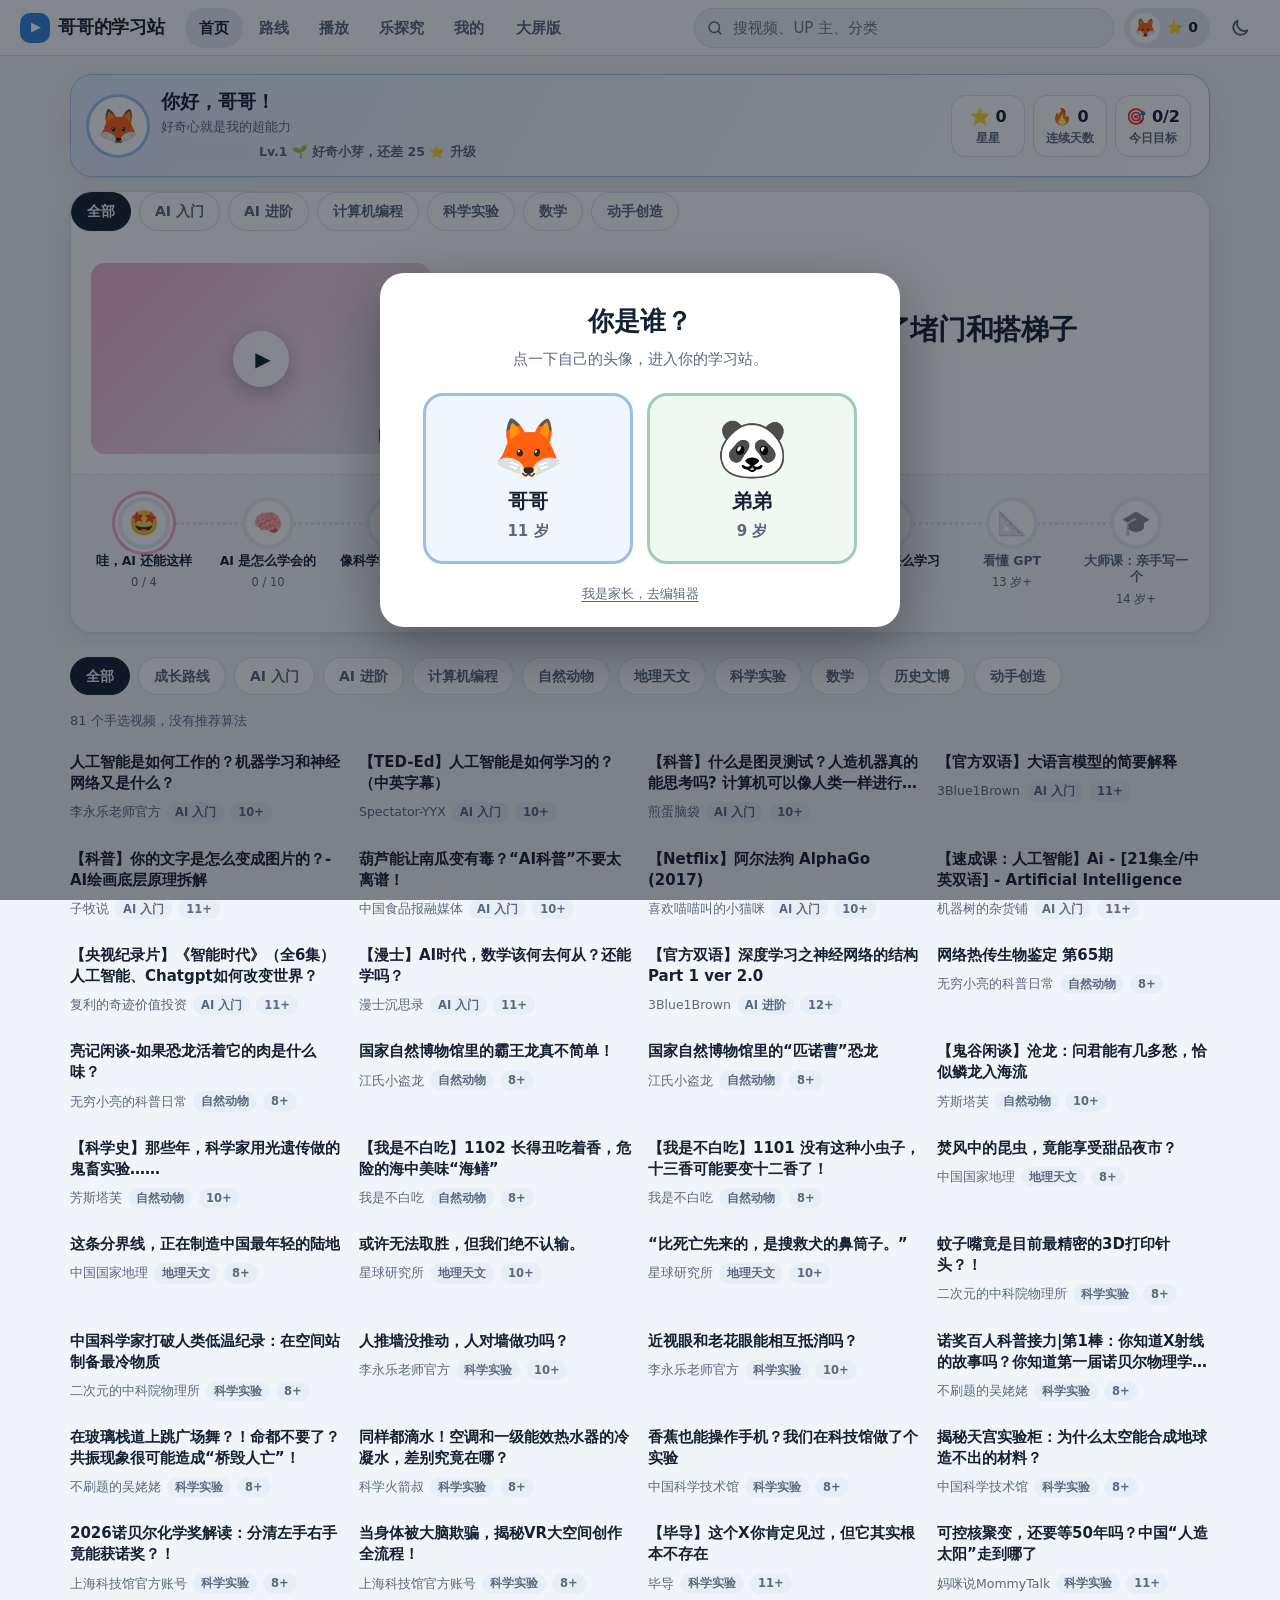
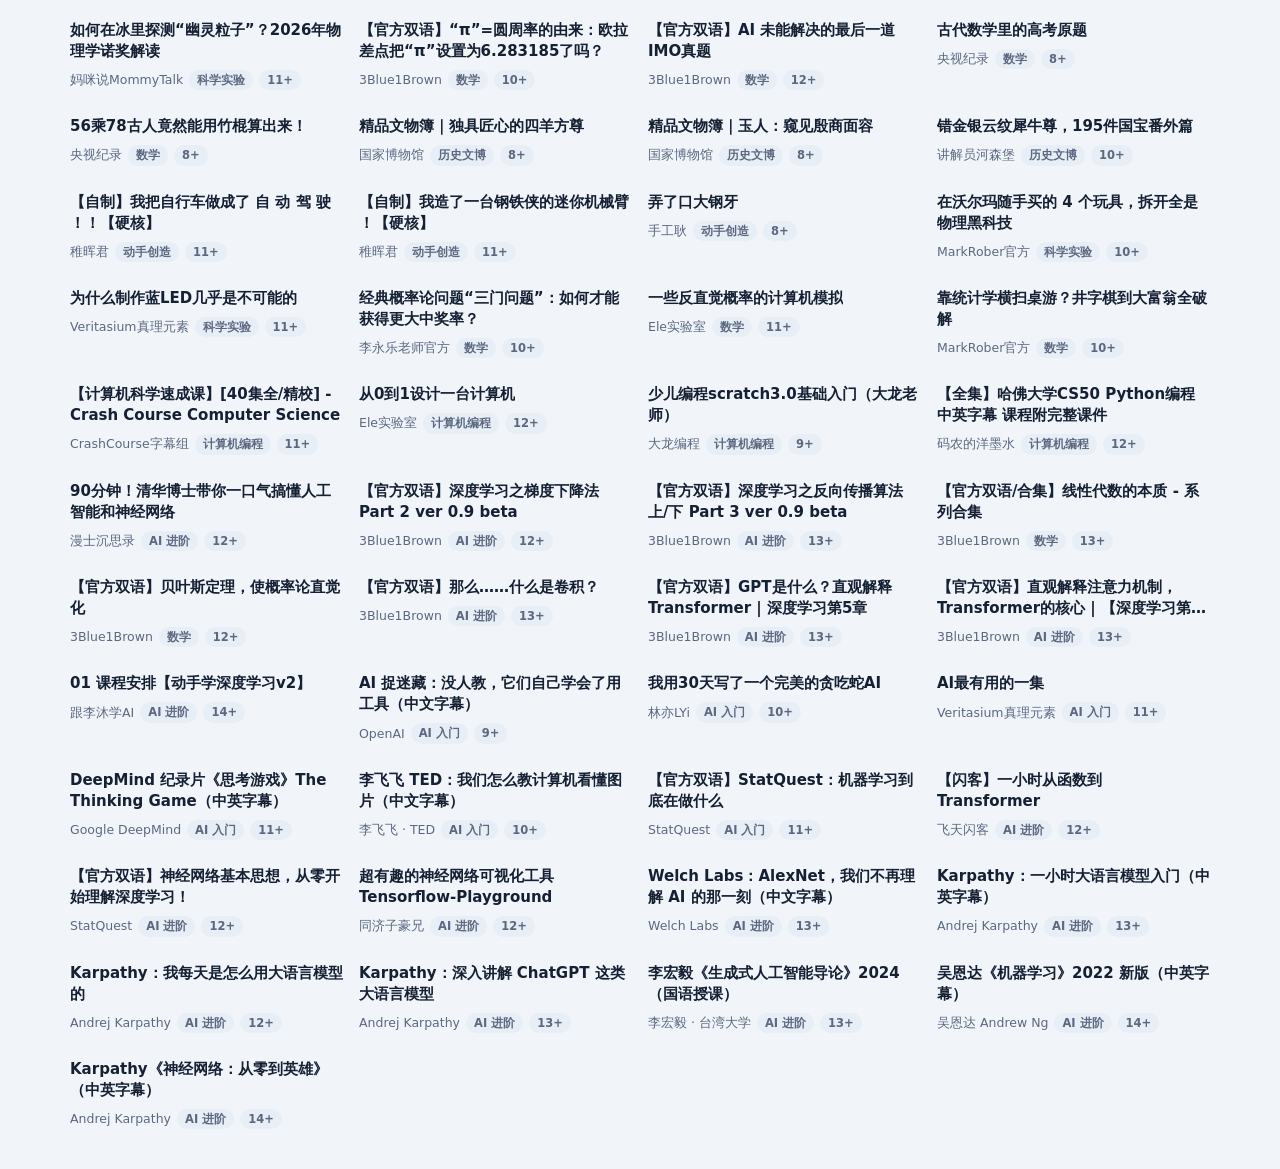
==== commit 590900e8: "begin_multi" ====
--- a/index.html
+++ b/index.html
@@ -132,6 +132,7 @@
 body.bars-hidden .chips{transform:translateY(calc(-100% - var(--top-h)))}
 .chip{flex:none;padding:7px 15px;border-radius:999px;background:var(--surface);border:1px solid var(--line);font-weight:700;color:var(--muted);font-size:14px}
 .chip.on{background:var(--ink);border-color:var(--ink);color:var(--bg)}
+.subject-tabs{position:static;z-index:auto;margin:0 0 12px;padding:0;background:none;backdrop-filter:none;-webkit-backdrop-filter:none}
 .result{color:var(--muted);font-size:13px;margin:6px 0 12px}
 .grid{display:grid;grid-template-columns:repeat(auto-fill,minmax(230px,1fr));gap:18px 16px}
 .card{display:flex;flex-direction:column;gap:8px;min-width:0}
@@ -511,6 +512,7 @@
 <div class="toast" id="toast" role="status" aria-live="polite"></div>
 
 <script src="data.js"></script>
+<script src="profiles-data.js"></script>
 <script src="core.js"></script>
 <script src="kids.js"></script>
 <script>
@@ -573,8 +575,18 @@
   return s;
 });
 const doneCount = list => list.filter(v => isDone(v.id)).length;
-const nextUndone = () => pathItems.find(v => !isDone(v.id));
+const nextUndone = (list) => (list || pathItems).find(v => !isDone(v.id));
 const stageOf = v => v && pathInfo[v.id] ? stages[pathInfo[v.id].stage - 1] : null;
+const SUBJECTS = BP.subjectsOf(DATA);
+const stagesIn = subj => subj === '全部' ? stages : stages.filter(s => s.subject === subj);
+const itemsIn = subj => stagesIn(subj).reduce((a, s) => a.concat(s.vids), []);
+function subjectTabs(cur, attr) {
+  if (SUBJECTS.length < 2) return '';
+  const tabs = ['全部', ...SUBJECTS];
+  return `<div class="chips subject-tabs" role="tablist">${tabs.map(s =>
+    `<button type="button" role="tab" aria-selected="${s === cur}" class="chip ${s === cur ? 'on' : ''}" data-${attr}="${esc(s)}">${esc(s)}</button>`).join('')}</div>`;
+}
+state.pathSubject = '全部';
 
 function listFor(cat, q) {
   q = q.trim().toLowerCase();
@@ -641,8 +653,10 @@
 
 // ---------- 首页 ----------
 function renderHero() {
-  const n = pathItems.length, d = doneCount(pathItems);
-  const nx = nextUndone();
+  const scoped = stagesIn(state.pathSubject);
+  const items = itemsIn(state.pathSubject);
+  const n = items.length, d = doneCount(items);
+  const nx = nextUndone(items);
   const cur = stageOf(nx);
   let main;
   if (!n) {
@@ -650,7 +664,7 @@
   } else if (!nx) {
     main = `<div class="hero-main" style="grid-template-columns:1fr"><div>
       <p class="hero-kicker">${esc(PATH.title)}</p>
-      <h1>${n} 条全看完了，${stages.length} 关通关</h1>
+      <h1>${n} 条全看完了，${scoped.length} 关通关</h1>
       <p class="hero-sub">接下来别停在看视频上：去「乐探究」挑一个课题动手试一试，或者找一个你想解决的小问题。</p>
       <div class="hero-actions"><button type="button" class="btn primary" data-go="explore">🔬 去乐探究</button><button type="button" class="btn" data-go="path">回看整条路线</button></div>
     </div></div>`;
@@ -661,7 +675,7 @@
         ${cover(nx)}<span class="playdot" aria-hidden="true">▶</span>${nx.duration ? `<span class="dur">${esc(clock(nx.duration))}</span>` : ''}
       </button>
       <div>
-        <p class="hero-kicker">${stagePill(cur, `第 ${cur.no} 关`)}<span>${esc(PATH.title)}，${d ? `已看 ${d} / ${n}` : `一共 ${stages.length} 关`}</span></p>
+        <p class="hero-kicker">${stagePill(cur, `第 ${cur.no} 关`)}<span>${esc(PATH.title)}，${d ? `已看 ${d} / ${n}` : `一共 ${scoped.length} 关`}</span></p>
         <h1>${esc(pi.note)}</h1>
         <p class="hero-sub">${esc(nx.title)}</p>
         <div class="hero-actions">
@@ -671,7 +685,7 @@
       </div>
     </div>`;
   }
-  const trail = stages.map(st => {
+  const trail = scoped.map(st => {
     const dn = doneCount(st.vids), all = st.vids.length;
     const cls = [dn === all && all ? 'done' : '', cur === st ? 'now' : '', st.later ? 'later' : ''].join(' ');
     return `<button type="button" class="node ${cls}" data-stage="${st.no}" style="--h:${st.hue}" aria-label="第 ${st.no} 关 ${esc(st.name)}，已看 ${dn} / ${all}">
@@ -680,7 +694,7 @@
       <span class="node-count">${st.later && !dn ? esc(String(st.age || '').split(' · ')[0]) : `${dn} / ${all}`}</span>
     </button>`;
   }).join('');
-  $('#hero').innerHTML = main + `<div class="trail">${trail}</div>`;
+  $('#hero').innerHTML = subjectTabs(state.pathSubject, 'hero-subject') + main + `<div class="trail">${trail}</div>`;
   const now = $('#hero .node.now');
   if (now) { const tr = now.parentNode; tr.scrollLeft = now.offsetLeft - tr.clientWidth / 2 + now.clientWidth / 2; }
 }
@@ -719,10 +733,12 @@
   </button></li>`;
 }
 function renderPath(openStage) {
-  const n = pathItems.length, d = doneCount(pathItems);
-  const nx = nextUndone();
+  const scoped = stagesIn(state.pathSubject);
+  const items = itemsIn(state.pathSubject);
+  const n = items.length, d = doneCount(items);
+  const nx = nextUndone(items);
   let dividerShown = false;
-  const html = stages.map(st => {
+  const html = scoped.map(st => {
     const dn = doneCount(st.vids), all = st.vids.length;
     const steps = `<ol class="steps">${st.vids.map(stepHTML).join('')}</ol>`;
     const m = st.mission;
@@ -761,7 +777,8 @@
       ${nx ? `<button type="button" class="btn primary sm" data-play="${esc(nx.id)}">${d ? '接着看' : '从第 1 关开始'}</button>` : ''}
     </div>
     <details class="parents"><summary>给家长的 ${(PATH.tips || []).length} 条建议</summary><ul>${(PATH.tips || []).map(t => `<li>${esc(t)}</li>`).join('')}</ul></details>
-    ${html}
+    ${subjectTabs(state.pathSubject, 'path-subject')}
+    ${html || '<p class="empty">这个学科还没有关卡，去编辑器里添加视频吧。</p>'}
     <p class="fine">进度只记在这台设备的浏览器里，清除浏览数据会丢。在播放页点「✓ 看完了」打勾，再点一次取消。</p>`;
 }
 
@@ -1074,6 +1091,7 @@
   if (view !== 'watch') { window.scrollTo(0, restore ? (scrollPos[view] || 0) : 0); lastY = window.scrollY; }
 }
 function goStage(no) {
+  state.pathSubject = '全部';
   go('path', {arg: no});
   const el = $('#stage-' + no);
   if (el) el.scrollIntoView();
@@ -1108,10 +1126,11 @@
 $('#btn-theme').onclick = toggleTheme;
 
 $('#hero').addEventListener('click', e => {
-  const p = e.target.closest('[data-play]'), g = e.target.closest('[data-go]'), s = e.target.closest('[data-stage]');
+  const p = e.target.closest('[data-play]'), g = e.target.closest('[data-go]'), s = e.target.closest('[data-stage]'), t = e.target.closest('[data-hero-subject]');
   if (p) playPath(p.dataset.play);
   else if (g) go(g.dataset.go);
   else if (s) goStage(+s.dataset.stage);
+  else if (t) { state.pathSubject = t.dataset.heroSubject; renderHero(); }
 });
 $('#chips').addEventListener('click', e => {
   const b = e.target.closest('[data-cat]');
@@ -1131,8 +1150,9 @@
   if (state.view === 'home') renderGrid(); else go('home');
 });
 $('#path-root').addEventListener('click', e => {
-  const p = e.target.closest('[data-play]');
+  const p = e.target.closest('[data-play]'), t = e.target.closest('[data-path-subject]');
   if (p) playPath(p.dataset.play);
+  else if (t) { state.pathSubject = t.dataset.pathSubject; renderPath(); }
 });
 $('#path-root').addEventListener('change', e => {
   const key = e.target.dataset && e.target.dataset.mission;
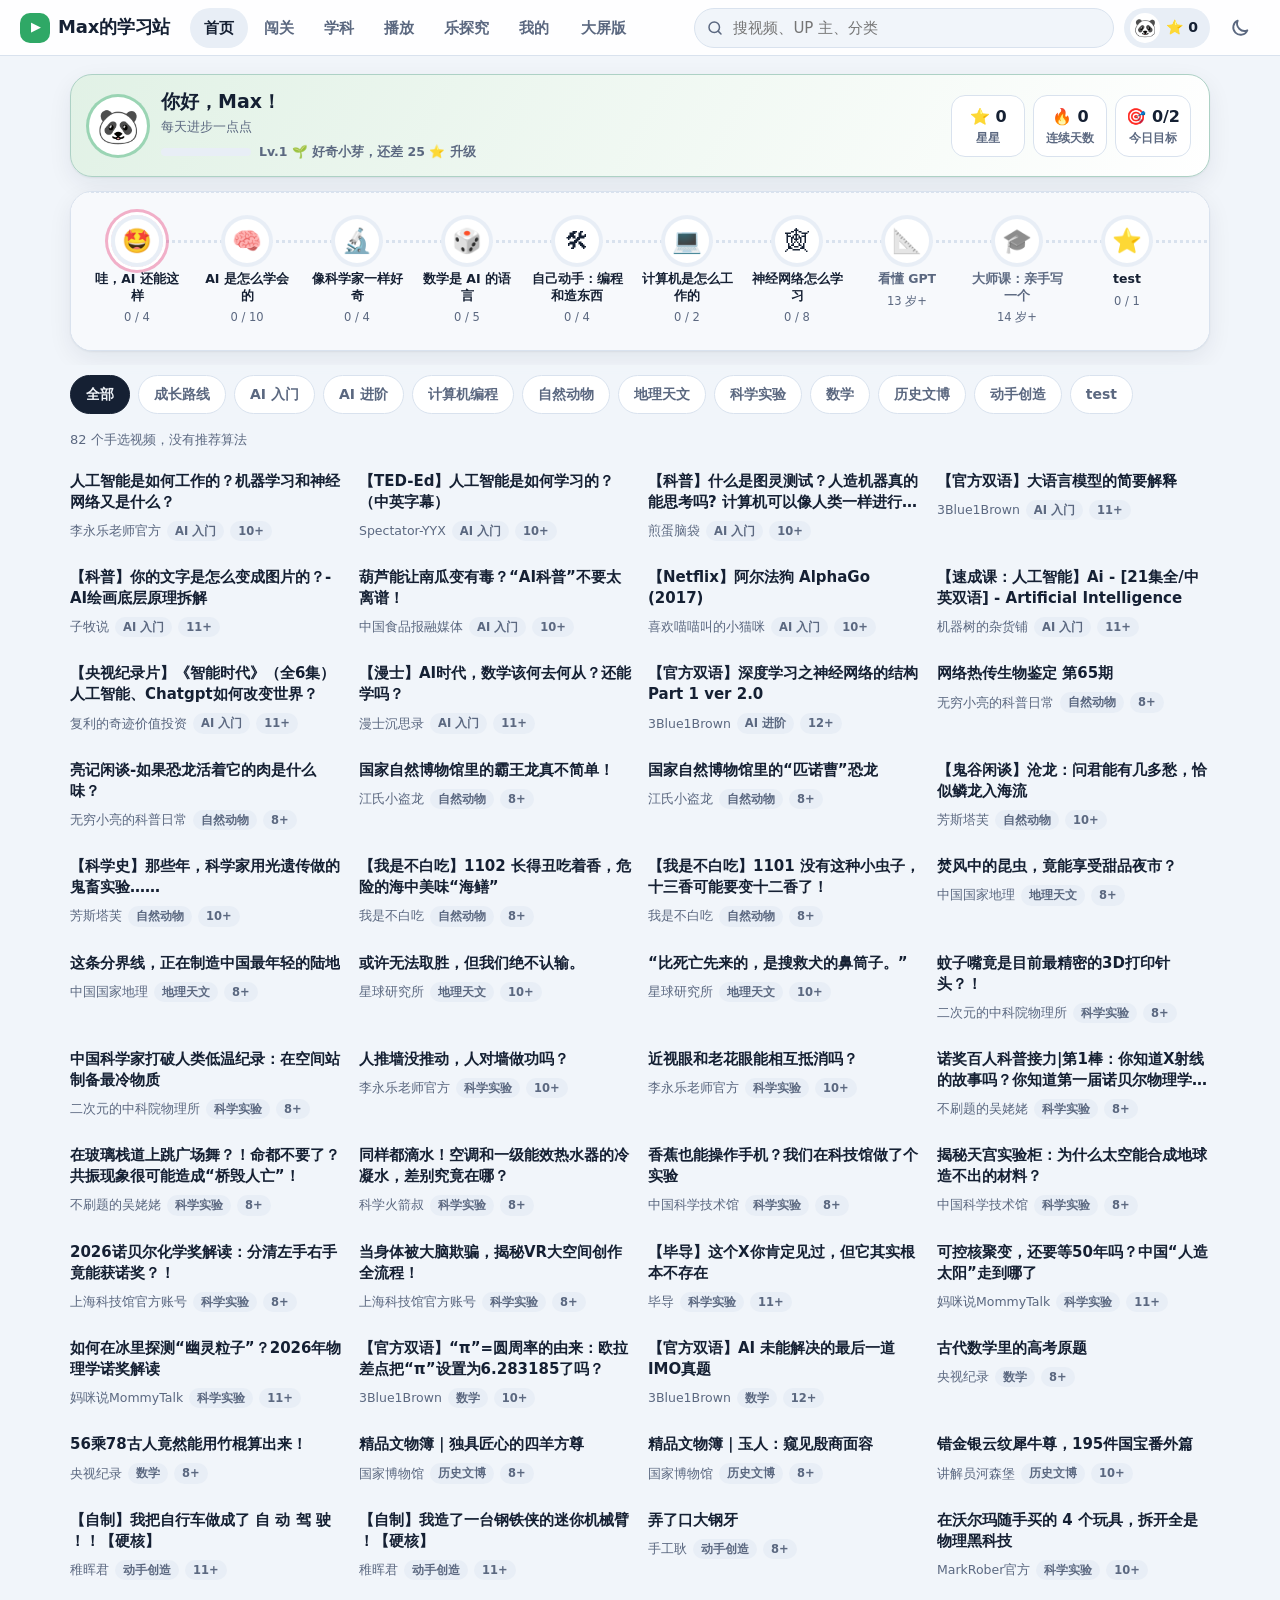
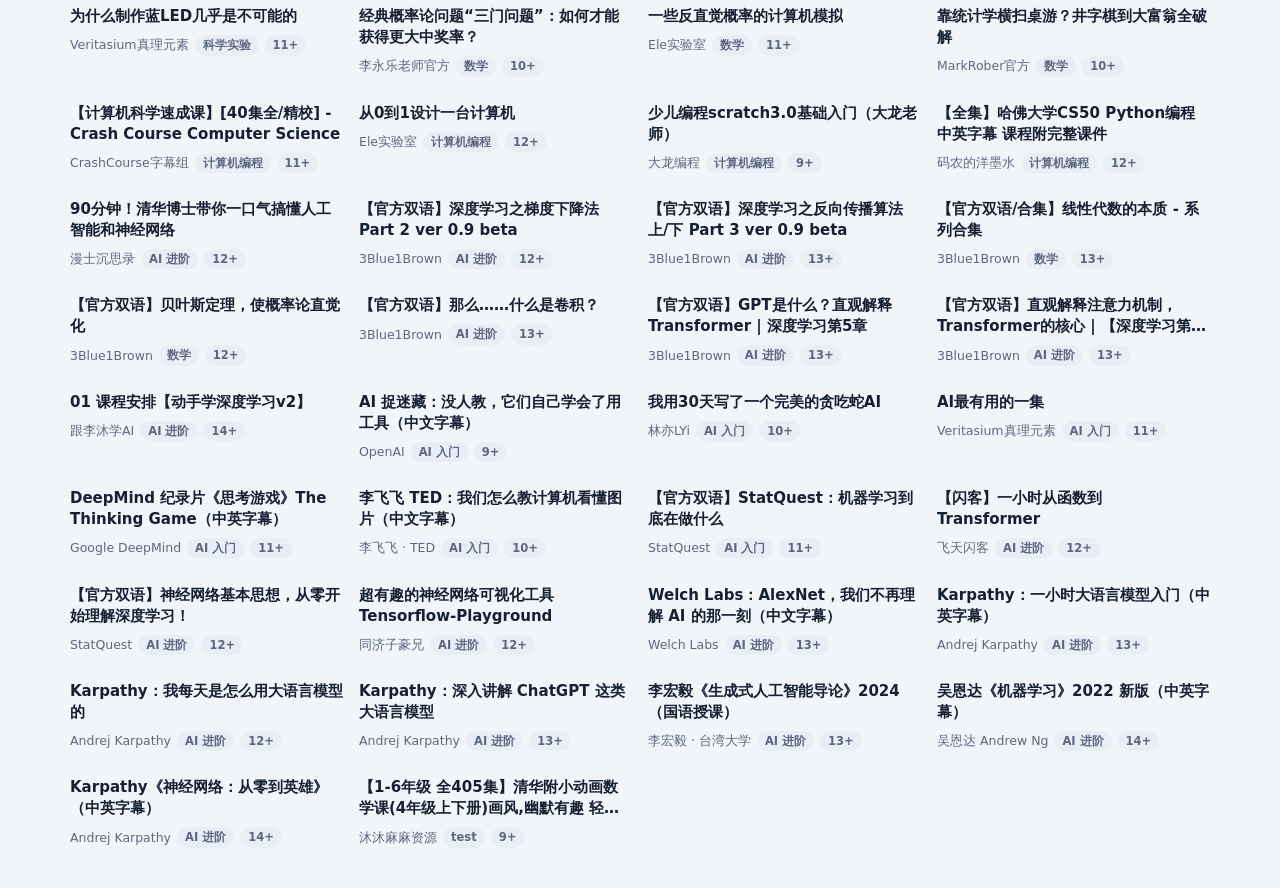
==== commit 00dfa3c2: "[大改版] 闯关模式(多路线)+学科模式(自由分类树)，重排首页与大屏 - data.js/core.js：path(单路线) -> tracks[](可增删多条闯关路线) + 新增 subjects" ====
--- a/index.html
+++ b/index.html
@@ -82,7 +82,7 @@
 /* 手机底部标签栏 */
 .tabs{
   display:none;position:fixed;left:0;right:0;bottom:0;z-index:40;
-  grid-template-columns:repeat(5,1fr);
+  grid-template-columns:repeat(6,1fr);
   padding-bottom:env(safe-area-inset-bottom);
   background:color-mix(in oklab,var(--surface) 94%,transparent);backdrop-filter:blur(14px);-webkit-backdrop-filter:blur(14px);
   border-top:1px solid var(--line);transition:transform .25s ease;
@@ -430,6 +430,8 @@
 
   <section id="view-path" hidden><div class="page" id="path-root"></div></section>
 
+  <section id="view-subjects" hidden><div class="page wide" id="subjects-root"></div></section>
+
   <section id="view-tiers" hidden><div class="page wide" id="tiers-root"></div></section>
 
   <section id="view-explore" hidden><div class="page wide" id="explore-root"></div></section>
@@ -526,7 +528,8 @@
 
 const NAV = [
   {view: 'home', label: '首页', icon: '<path d="M3 10.5 12 3l9 7.5V20a1 1 0 0 1-1 1h-5v-6H9v6H4a1 1 0 0 1-1-1z"/>'},
-  {view: 'path', label: '路线', icon: '<path d="M6 21V4m0 1h12l-2.5 3.5L18 12H6"/>'},
+  {view: 'path', label: '闯关', icon: '<path d="M6 21V4m0 1h12l-2.5 3.5L18 12H6"/>'},
+  {view: 'subjects', label: '学科', icon: '<path d="M4 19.5A2.5 2.5 0 0 1 6.5 17H20"/><path d="M6.5 2H20v20H6.5A2.5 2.5 0 0 1 4 19.5v-15A2.5 2.5 0 0 1 6.5 2z"/>'},
   {view: 'watch', label: '播放', icon: '<path d="M7 4.5v15l12-7.5z"/>'},
   {view: 'explore', label: '乐探究', icon: '<path d="M9 3h6M10 3v6l-5 9a2 2 0 0 0 1.8 3h10.4A2 2 0 0 0 19 18l-5-9V3"/>'},
   {view: 'me', label: '我的', icon: '<path d="m12 3 2.7 5.6 6.1.9-4.4 4.3 1 6.1L12 17l-5.4 2.9 1-6.1L3.2 9.5l6.1-.9z"/>'},
@@ -545,6 +548,8 @@
   from: 'home',
   tv: false,
   tierFilter: 'all',
+  trackId: '',                 // 当前选中的闯关路线
+  subjId: '', groupId: '',     // 学科模式当前选中的学科 / 目录
 };
 
 // ---------- 看完标记、动手任务（每个孩子一份，只存在这台设备的浏览器里） ----------
@@ -557,45 +562,55 @@
   store.set(DONE_KEY, done);
 }
 
-// ---------- 成长路线 ----------
+// ---------- 闯关模式：多条路线 ----------
 const byId = {};
 DATA.videos.forEach(v => { byId[v.id] = v; });
-const PATH = DATA.path || {stages: []};
-const pathInfo = {};   // id -> {stage, step, note}
-const pathItems = [];  // 按顺序展开，跳过失效视频
-const stages = PATH.stages.map((st, si) => {
-  const s = {...st, no: si + 1, hue: HUES[si % HUES.length], vids: []};
-  st.items.forEach(it => {
-    const v = byId[it.id];
-    if (!v || v.dead) return;
-    s.vids.push(v);
-    pathInfo[v.id] = {stage: s.no, step: s.vids.length, note: it.note};
-    pathItems.push(v);
+const TRACKS = (DATA.tracks || []).map(t => {
+  const pathInfo = {};   // id -> {stage, step, note}
+  const pathItems = [];  // 按顺序展开，跳过失效视频
+  const stages = (t.stages || []).map((st, si) => {
+    const s = {...st, no: si + 1, hue: HUES[si % HUES.length], vids: []};
+    (st.items || []).forEach(it => {
+      const v = byId[it.id];
+      if (!v || v.dead) return;
+      s.vids.push(v);
+      pathInfo[v.id] = {stage: s.no, step: s.vids.length, note: it.note};
+      pathItems.push(v);
+    });
+    return s;
   });
-  return s;
+  return {id: t.id, icon: t.icon || '', title: t.title || '', intro: t.intro || '', tips: t.tips || [], stages, pathInfo, pathItems};
 });
+const trackById = {};
+TRACKS.forEach(t => { trackById[t.id] = t; });
+state.trackId = TRACKS[0] ? TRACKS[0].id : '';
+const EMPTY_TRACK = {id: '', icon: '', title: '', intro: '', tips: [], stages: [], pathInfo: {}, pathItems: []};
+const curTrack = () => trackById[state.trackId] || TRACKS[0] || EMPTY_TRACK;
+const trackContaining = id => TRACKS.find(t => t.pathInfo[id]);
 const doneCount = list => list.filter(v => isDone(v.id)).length;
-const nextUndone = (list) => (list || pathItems).find(v => !isDone(v.id));
-const stageOf = v => v && pathInfo[v.id] ? stages[pathInfo[v.id].stage - 1] : null;
-const SUBJECTS = BP.subjectsOf(DATA);
-const stagesIn = subj => subj === '全部' ? stages : stages.filter(s => s.subject === subj);
-const itemsIn = subj => stagesIn(subj).reduce((a, s) => a.concat(s.vids), []);
-function subjectTabs(cur, attr) {
-  if (SUBJECTS.length < 2) return '';
-  const tabs = ['全部', ...SUBJECTS];
-  return `<div class="chips subject-tabs" role="tablist">${tabs.map(s =>
-    `<button type="button" role="tab" aria-selected="${s === cur}" class="chip ${s === cur ? 'on' : ''}" data-${attr}="${esc(s)}">${esc(s)}</button>`).join('')}</div>`;
-}
-state.pathSubject = '全部';
+const nextUndone = (list) => (list || curTrack().pathItems).find(v => !isDone(v.id));
+const stageOf = v => { if (!v) return null; const t = curTrack(); return t.pathInfo[v.id] ? t.stages[t.pathInfo[v.id].stage - 1] : null; };
+function trackTabs(cur, attr) {
+  if (TRACKS.length < 2) return '';
+  return `<div class="chips subject-tabs" role="tablist">${TRACKS.map(t =>
+    `<button type="button" role="tab" aria-selected="${t.id === cur}" class="chip ${t.id === cur ? 'on' : ''}" data-${attr}="${esc(t.id)}">${esc(t.icon)} ${esc(t.title)}</button>`).join('')}</div>`;
+}
 
 function listFor(cat, q) {
   q = q.trim().toLowerCase();
-  const base = cat === PATH_CAT ? pathItems
+  const base = cat === PATH_CAT ? curTrack().pathItems
     : DATA.videos.filter(v => !v.dead && (cat === '全部' || v.category === cat));
   if (!q) return base;
   return base.filter(v => `${v.title} ${v.channel} ${v.category} ${v.orig || ''}`.toLowerCase().includes(q));
 }
-const ctxName = c => c.q.trim() ? `搜索「${c.q.trim()}」` : c.cat === '全部' ? '全部视频' : c.cat;
+const ctxName = c => c.ids ? (c.name || '学科目录') : c.q.trim() ? `搜索「${c.q.trim()}」` : c.cat === '全部' ? '全部视频' : c.cat;
+function playGroupVideos(ids, idx, name) {
+  state.ctx = {cat: '', q: '', ids, name};
+  state.idx = Math.max(0, idx);
+  state.picked = true;
+  state.wantPlay = true;
+  go('watch');
+}
 
 // ---------- 小工具 ----------
 function clock(sec) {
@@ -653,29 +668,32 @@
 
 // ---------- 首页 ----------
 function renderHero() {
-  const scoped = stagesIn(state.pathSubject);
-  const items = itemsIn(state.pathSubject);
+  const track = curTrack();
+  const scoped = track.stages;
+  const items = track.pathItems;
   const n = items.length, d = doneCount(items);
   const nx = nextUndone(items);
   const cur = stageOf(nx);
   let main;
-  if (!n) {
+  if (!track.id) {
+    main = '';
+  } else if (!n) {
     main = '';
   } else if (!nx) {
     main = `<div class="hero-main" style="grid-template-columns:1fr"><div>
-      <p class="hero-kicker">${esc(PATH.title)}</p>
+      <p class="hero-kicker">${esc(track.title)}</p>
       <h1>${n} 条全看完了，${scoped.length} 关通关</h1>
       <p class="hero-sub">接下来别停在看视频上：去「乐探究」挑一个课题动手试一试，或者找一个你想解决的小问题。</p>
       <div class="hero-actions"><button type="button" class="btn primary" data-go="explore">🔬 去乐探究</button><button type="button" class="btn" data-go="path">回看整条路线</button></div>
     </div></div>`;
   } else {
-    const pi = pathInfo[nx.id];
+    const pi = track.pathInfo[nx.id];
     main = `<div class="hero-main" style="--h:${cur.hue}">
       <button type="button" class="hero-cover" data-play="${esc(nx.id)}" aria-label="播放：${esc(nx.title)}">
         ${cover(nx)}<span class="playdot" aria-hidden="true">▶</span>${nx.duration ? `<span class="dur">${esc(clock(nx.duration))}</span>` : ''}
       </button>
       <div>
-        <p class="hero-kicker">${stagePill(cur, `第 ${cur.no} 关`)}<span>${esc(PATH.title)}，${d ? `已看 ${d} / ${n}` : `一共 ${scoped.length} 关`}</span></p>
+        <p class="hero-kicker">${stagePill(cur, `第 ${cur.no} 关`)}<span>${esc(track.title)}，${d ? `已看 ${d} / ${n}` : `一共 ${scoped.length} 关`}</span></p>
         <h1>${esc(pi.note)}</h1>
         <p class="hero-sub">${esc(nx.title)}</p>
         <div class="hero-actions">
@@ -694,7 +712,7 @@
       <span class="node-count">${st.later && !dn ? esc(String(st.age || '').split(' · ')[0]) : `${dn} / ${all}`}</span>
     </button>`;
   }).join('');
-  $('#hero').innerHTML = subjectTabs(state.pathSubject, 'hero-subject') + main + `<div class="trail">${trail}</div>`;
+  $('#hero').innerHTML = trackTabs(state.trackId, 'hero-track') + main + `<div class="trail">${trail}</div>`;
   const now = $('#hero .node.now');
   if (now) { const tr = now.parentNode; tr.scrollLeft = now.offsetLeft - tr.clientWidth / 2 + now.clientWidth / 2; }
 }
@@ -723,7 +741,7 @@
 
 // ---------- 路线页 ----------
 function stepHTML(v) {
-  const pi = pathInfo[v.id], ok = isDone(v.id);
+  const pi = curTrack().pathInfo[v.id], ok = isDone(v.id);
   return `<li><button type="button" class="step ${ok ? 'is-done' : ''}" data-play="${esc(v.id)}">
     <span class="n">${ok ? '✓' : pi.step}</span>
     <span class="mini">${cover(v)}</span>
@@ -733,8 +751,9 @@
   </button></li>`;
 }
 function renderPath(openStage) {
-  const scoped = stagesIn(state.pathSubject);
-  const items = itemsIn(state.pathSubject);
+  const track = curTrack();
+  const scoped = track.stages;
+  const items = track.pathItems;
   const n = items.length, d = doneCount(items);
   const nx = nextUndone(items);
   let dividerShown = false;
@@ -768,17 +787,17 @@
     </section>`;
   }).join('');
   $('#path-root').innerHTML = `
-    <h1>${esc(PATH.title || '成长路线')}</h1>
-    <p class="lead">${esc(PATH.intro || '')}</p>
-    <p style="margin-top:10px"><a class="btn sm" href="editor.html#path">✏️ 编辑我的路线</a></p>
-    <div class="path-progress">
+    <h1>${esc(track.title || '闯关模式')}</h1>
+    <p class="lead">${esc(track.intro || '')}</p>
+    <p style="margin-top:10px"><a class="btn sm" href="editor.html#path">✏️ 编辑我的闯关路线</a></p>
+    ${track.id ? `<div class="path-progress">
       <div class="bar" role="progressbar" aria-valuemin="0" aria-valuemax="${n}" aria-valuenow="${d}" aria-label="路线进度"><i style="width:${n ? d / n * 100 : 0}%"></i></div>
       <span class="count">已看 ${d} / ${n}</span>
       ${nx ? `<button type="button" class="btn primary sm" data-play="${esc(nx.id)}">${d ? '接着看' : '从第 1 关开始'}</button>` : ''}
     </div>
-    <details class="parents"><summary>给家长的 ${(PATH.tips || []).length} 条建议</summary><ul>${(PATH.tips || []).map(t => `<li>${esc(t)}</li>`).join('')}</ul></details>
-    ${subjectTabs(state.pathSubject, 'path-subject')}
-    ${html || '<p class="empty">这个学科还没有关卡，去编辑器里添加视频吧。</p>'}
+    <details class="parents"><summary>给家长的 ${(track.tips || []).length} 条建议</summary><ul>${(track.tips || []).map(t => `<li>${esc(t)}</li>`).join('')}</ul></details>` : ''}
+    ${trackTabs(state.trackId, 'path-track')}
+    ${html || '<p class="empty">这条闯关路线还没有关卡，去<a href="editor.html#path">编辑器</a>里添加视频吧。</p>'}
     <p class="fine">进度只记在这台设备的浏览器里，清除浏览数据会丢。在播放页点「✓ 看完了」打勾，再点一次取消。</p>`;
 }
 
@@ -836,10 +855,50 @@
   const name = esc(who.join(' · ') || '家长');
   const link = s.curatorUrl ? `<a href="${esc(s.curatorUrl)}" target="_blank" rel="noopener noreferrer">${name}</a>` : name;
   $('#about-credit').innerHTML = `公共清单原策展：${link}`;
+  const totalStages = TRACKS.reduce((n, t) => n + t.stages.length, 0);
+  const totalSteps = TRACKS.reduce((n, t) => n + t.pathItems.length, 0);
   $('#about-kpis').innerHTML = `
     <div class="kpi"><b>${DATA.videos.filter(v => !v.dead).length}</b><span>手选视频</span></div>
-    <div class="kpi"><b>${stages.length} 关 ${pathItems.length} 步</b><span>成长路线</span></div>
+    <div class="kpi"><b>${totalStages} 关 ${totalSteps} 步</b><span>${TRACKS.length} 条闯关路线</span></div>
     <div class="kpi"><b>${(DATA.tiers || []).reduce((n, t) => n + t.items.length, 0) + (DATA.originals || []).length}</b><span>频道榜收录</span></div>`;
+}
+
+// ---------- 学科模式 ----------
+function groupVideos(g) { return (g && g.videoIds || []).map(id => byId[id]).filter(v => v && !v.dead); }
+function renderSubjects() {
+  const subjects = DATA.subjects || [];
+  const root = $('#subjects-root');
+  if (!subjects.length) {
+    root.innerHTML = `<h1>📚 学科模式</h1><p class="lead">按学科整理的目录，想学什么直接点进去。</p><p class="empty">还没有学科，去<a href="editor.html#subjects">编辑器</a>里添加。</p>`;
+    return;
+  }
+  if (!subjects.some(s => s.id === state.subjId)) { state.subjId = subjects[0].id; state.groupId = ''; }
+  const subj = subjects.find(s => s.id === state.subjId);
+  const groups = subj.groups || [];
+  const subjChips = `<div class="chips subject-tabs" role="tablist">${subjects.map(s =>
+    `<button type="button" role="tab" aria-selected="${s.id === state.subjId}" class="chip ${s.id === state.subjId ? 'on' : ''}" data-subj="${esc(s.id)}">${esc(s.icon || '')} ${esc(s.name)}</button>`).join('')}</div>`;
+  const group = groups.find(g => g.id === state.groupId);
+  let body;
+  if (group) {
+    const vids = groupVideos(group);
+    body = `<p style="margin:14px 0 2px"><button type="button" class="btn sm" data-back-group>← 返回${esc(subj.name)}的目录</button></p>
+      <h2 class="sec">${esc(group.name)}</h2>
+      <div class="grid">${vids.map(v => `<button type="button" class="card" data-subj-play="${esc(v.id)}">
+        <span class="thumb">${cover(v)}${isDone(v.id) ? '<span class="seen">✓ 看过</span>' : ''}${v.duration ? `<span class="dur">${esc(isSeries(v) ? `${v.parts} 集` : clock(v.duration))}</span>` : ''}</span>
+        <span class="card-t">${esc(v.title)}</span>
+        <span class="card-s"><span class="who">${esc(who(v))}</span><span class="tag">${v.minAge}+</span></span>
+      </button>`).join('') || '<p class="empty">这个目录还没有视频，去编辑器里添加吧。</p>'}</div>`;
+  } else {
+    body = `<div class="grid">${groups.map(g => {
+      const vids = groupVideos(g);
+      return `<button type="button" class="card" data-group="${esc(g.id)}">
+        <span class="thumb">${vids[0] ? cover(vids[0]) : ''}</span>
+        <span class="card-t">${esc(g.name)}</span>
+        <span class="card-s"><span class="who">${vids.length} 个视频</span></span>
+      </button>`;
+    }).join('') || `<p class="empty">「${esc(subj.name)}」还没有目录，去<a href="editor.html#subjects">编辑器</a>里添加年级或知识点吧。</p>`}</div>`;
+  }
+  root.innerHTML = `<h1>📚 学科模式</h1><p class="lead">按学科整理的目录，想学什么直接点进去。</p>${subjChips}${body}`;
 }
 
 // ---------- 播放页 ----------
@@ -850,7 +909,7 @@
   ${cover(v)}<span class="playdot" aria-hidden="true">▶</span>${v.duration ? `<span class="dur">${esc(clock(v.duration))}${isSeries(v) ? `，共 ${v.parts} 集` : ''}</span>` : ''}</button>`;
 
 function slideHTML(v, i) {
-  const pi = pathInfo[v.id], st = stageOf(v), c = cautionOf(v), nx = feedList[i + 1];
+  const pi = curTrack().pathInfo[v.id], st = stageOf(v), c = cautionOf(v), nx = feedList[i + 1];
   const badges = [
     st ? `<button type="button" data-stage="${st.no}" title="去路线页看这一关">${stagePill(st, `第 ${st.no} 关，第 ${pi.step} 步`)}</button>` : '',
     `<span class="tag">${esc(v.category)}</span>`,
@@ -876,7 +935,7 @@
         <a class="btn" href="editor.html#video/${esc(v.id)}" title="改这条视频的说明和探究题">✏️ 改这条</a>
       </div>
       <button type="button" class="next-hint" data-act="next">${nx
-        ? `<span class="arrow touch" aria-hidden="true">︿</span><span class="lbl"><span class="touch">上滑看下一条</span><span class="wide-only">下一条</span></span><span class="nt">${esc(pathInfo[nx.id] && state.ctx.cat === PATH_CAT ? pathInfo[nx.id].note : nx.title)}</span>`
+        ? `<span class="arrow touch" aria-hidden="true">︿</span><span class="lbl"><span class="touch">上滑看下一条</span><span class="wide-only">下一条</span></span><span class="nt">${esc(curTrack().pathInfo[nx.id] && state.ctx.cat === PATH_CAT ? curTrack().pathInfo[nx.id].note : nx.title)}</span>`
         : `<span class="lbl">这是最后一条</span><span class="nt">点这里回到第一条</span>`}</button>
     </div>
   </article>`;
@@ -955,7 +1014,7 @@
 }, {root: feed, threshold: .6});
 
 function renderFeed() {
-  feedList = listFor(state.ctx.cat, state.ctx.q);
+  feedList = state.ctx.ids ? state.ctx.ids.map(id => byId[id]).filter(v => v && !v.dead) : listFor(state.ctx.cat, state.ctx.q);
   io.disconnect();
   $('#feed-name').textContent = ctxName(state.ctx);
   if (!feedList.length) {
@@ -1006,7 +1065,7 @@
   $('#sheet-title').textContent = ctxName(state.ctx);
   $('#sheet-count').textContent = `${feedList.length} 条，看过 ${doneCount(feedList)} 条`;
   $('#sheet-list').innerHTML = feedList.map((v, i) => {
-    const pi = pathInfo[v.id], st = stageOf(v);
+    const pi = curTrack().pathInfo[v.id], st = stageOf(v);
     let head = '';
     if (inPath && pi.stage !== last) {
       last = pi.stage;
@@ -1045,7 +1104,7 @@
   state.wantPlay = play;
 }
 function playPath(id) {
-  playCtx({cat: PATH_CAT, q: ''}, pathItems.findIndex(v => v.id === id));
+  playCtx({cat: PATH_CAT, q: ''}, curTrack().pathItems.findIndex(v => v.id === id));
   go('watch');
 }
 function parseHash() {
@@ -1056,12 +1115,15 @@
   if (id && byId[id] && !byId[id].dead) {
     const here = listFor(state.ctx.cat, state.ctx.q).findIndex(v => v.id === id);
     if (state.picked && here >= 0) { state.idx = here; return; }
-    const ctx = pathInfo[id] ? {cat: PATH_CAT, q: ''} : {cat: '全部', q: ''};
+    const t = trackContaining(id);
+    if (t) state.trackId = t.id;
+    const ctx = t ? {cat: PATH_CAT, q: ''} : {cat: '全部', q: ''};
     playCtx(ctx, listFor(ctx.cat, '').findIndex(v => v.id === id), false);
   } else if (!state.picked) {
-    // 还没挑过视频就点「播放」：接着路线往下看
-    const nx = nextUndone() || pathItems[0];
-    playCtx({cat: PATH_CAT, q: ''}, pathItems.indexOf(nx), false);
+    // 还没挑过视频就点「播放」：接着当前闯关路线往下看
+    const items = curTrack().pathItems;
+    const nx = nextUndone(items) || items[0];
+    playCtx({cat: PATH_CAT, q: ''}, items.indexOf(nx), false);
   }
 }
 function render(arg) {
@@ -1072,7 +1134,7 @@
     if (on) b.setAttribute('aria-current', 'page'); else b.removeAttribute('aria-current');
   });
   VIEWS.forEach(name => { $('#view-' + name).hidden = state.view !== name; });
-  ({home: renderHome, path: renderPath, tiers: renderTiers, about: renderAbout, watch: renderFeed, explore: renderExplore, me: renderMe})[state.view](arg);
+  ({home: renderHome, path: renderPath, subjects: renderSubjects, tiers: renderTiers, about: renderAbout, watch: renderFeed, explore: renderExplore, me: renderMe})[state.view](arg);
 }
 function go(view, {push = true, restore = false, id, arg} = {}) {
   if (state.tv) setTV(false);
@@ -1091,7 +1153,6 @@
   if (view !== 'watch') { window.scrollTo(0, restore ? (scrollPos[view] || 0) : 0); lastY = window.scrollY; }
 }
 function goStage(no) {
-  state.pathSubject = '全部';
   go('path', {arg: no});
   const el = $('#stage-' + no);
   if (el) el.scrollIntoView();
@@ -1126,11 +1187,11 @@
 $('#btn-theme').onclick = toggleTheme;
 
 $('#hero').addEventListener('click', e => {
-  const p = e.target.closest('[data-play]'), g = e.target.closest('[data-go]'), s = e.target.closest('[data-stage]'), t = e.target.closest('[data-hero-subject]');
+  const p = e.target.closest('[data-play]'), g = e.target.closest('[data-go]'), s = e.target.closest('[data-stage]'), t = e.target.closest('[data-hero-track]');
   if (p) playPath(p.dataset.play);
   else if (g) go(g.dataset.go);
   else if (s) goStage(+s.dataset.stage);
-  else if (t) { state.pathSubject = t.dataset.heroSubject; renderHero(); }
+  else if (t) { state.trackId = t.dataset.heroTrack; renderHero(); }
 });
 $('#chips').addEventListener('click', e => {
   const b = e.target.closest('[data-cat]');
@@ -1150,14 +1211,26 @@
   if (state.view === 'home') renderGrid(); else go('home');
 });
 $('#path-root').addEventListener('click', e => {
-  const p = e.target.closest('[data-play]'), t = e.target.closest('[data-path-subject]');
+  const p = e.target.closest('[data-play]'), t = e.target.closest('[data-path-track]');
   if (p) playPath(p.dataset.play);
-  else if (t) { state.pathSubject = t.dataset.pathSubject; renderPath(); }
+  else if (t) { state.trackId = t.dataset.pathTrack; renderPath(); }
+});
+$('#subjects-root').addEventListener('click', e => {
+  const s = e.target.closest('[data-subj]'), g = e.target.closest('[data-group]'), back = e.target.closest('[data-back-group]'), p = e.target.closest('[data-subj-play]');
+  if (s) { state.subjId = s.dataset.subj; state.groupId = ''; renderSubjects(); }
+  else if (g) { state.groupId = g.dataset.group; renderSubjects(); }
+  else if (back) { state.groupId = ''; renderSubjects(); }
+  else if (p) {
+    const subj = (DATA.subjects || []).find(x => x.id === state.subjId);
+    const group = subj && (subj.groups || []).find(x => x.id === state.groupId);
+    const vids = groupVideos(group);
+    playGroupVideos(vids.map(v => v.id), vids.findIndex(v => v.id === p.dataset.subjPlay), (subj ? subj.name + ' · ' : '') + (group ? group.name : ''));
+  }
 });
 $('#path-root').addEventListener('change', e => {
   const key = e.target.dataset && e.target.dataset.mission;
   if (!key) return;
-  const stg = stages.find(x => x.key === key);
+  const stg = curTrack().stages.find(x => x.key === key);
   if (e.target.checked) { missions[key] = Date.now(); store.set(MISSION_KEY, missions); kidsMissionDone(key, stg ? stg.no : ''); }
   else { delete missions[key]; store.set(MISSION_KEY, missions); }
 });
